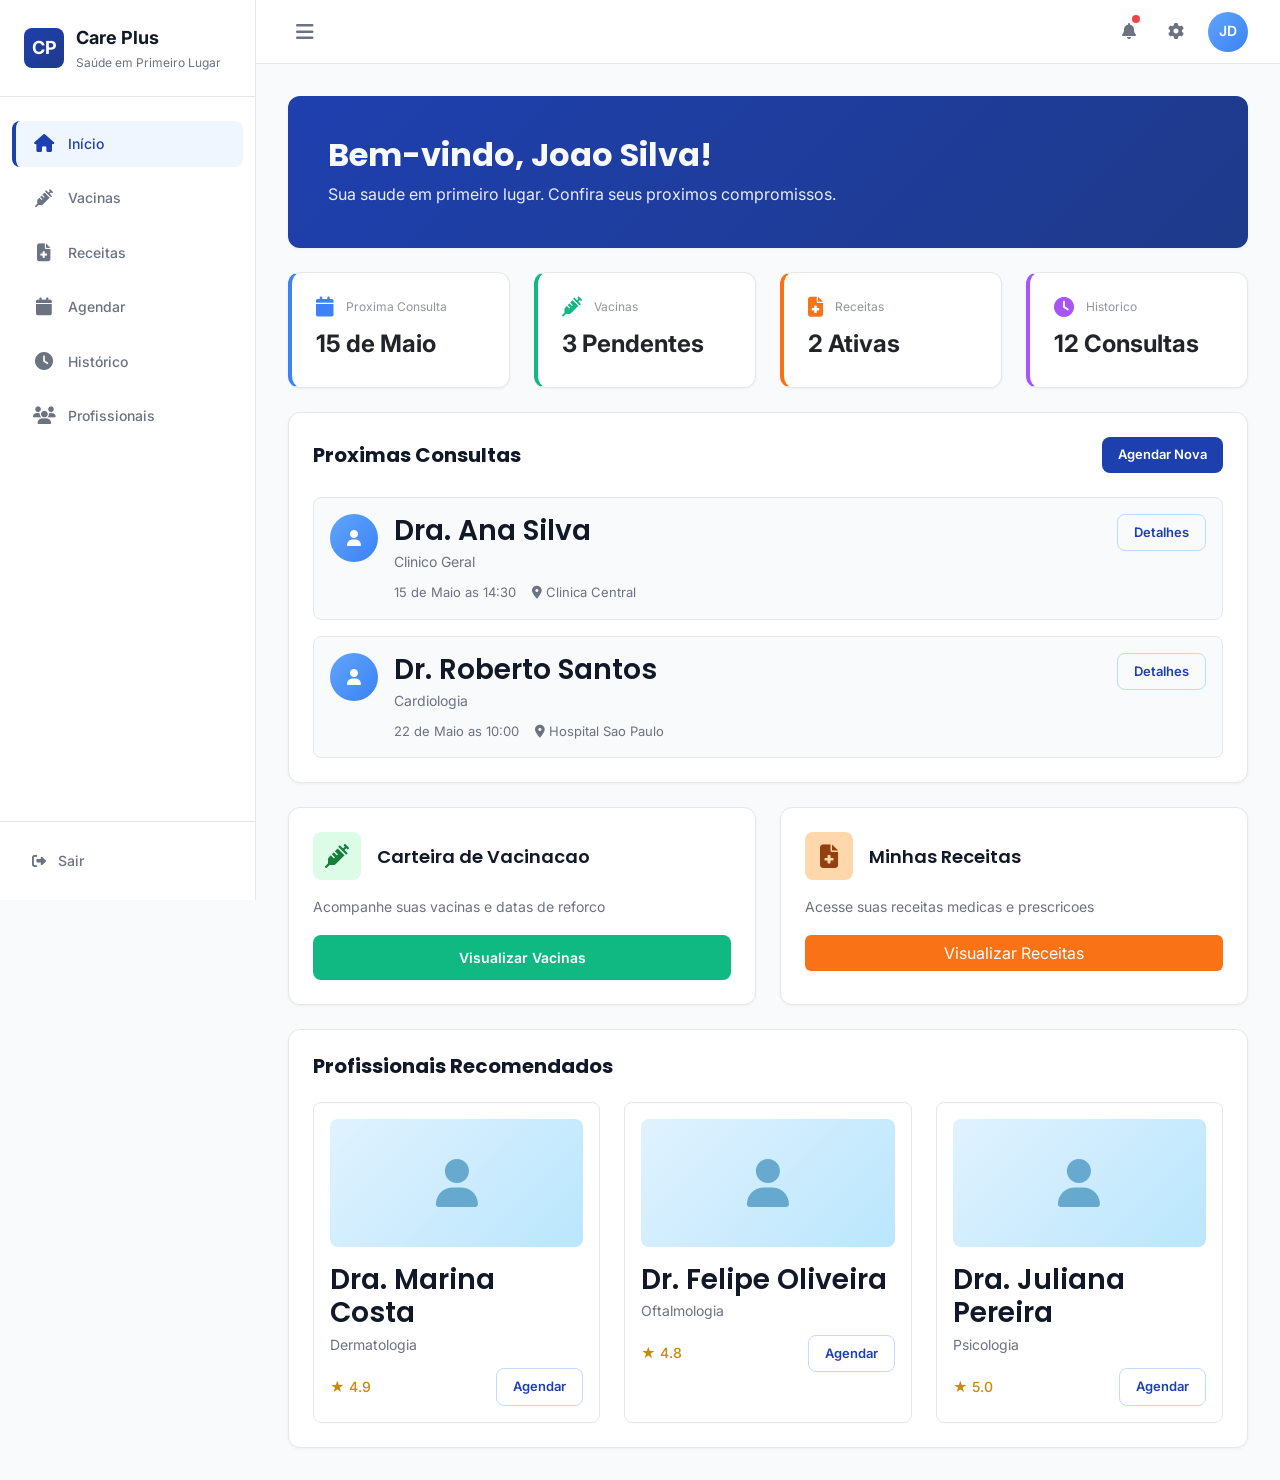
==== dashboard.html @ e9329c46 "first commit" ====
<!DOCTYPE html>
<html lang="pt-BR">

<head>
  <meta charset="UTF-8">
  <link rel="icon" href="../images/favicon.png" type="image/png">
  <link rel="icon" href="./images/favicon.png" type="image/png">
  <meta name="viewport" content="width=device-width, initial-scale=1.0">
  <title>Dashboard - Care Plus</title>
  <link href="https://cdn.jsdelivr.net/npm/bootstrap@5.3.0/dist/css/bootstrap.min.css" rel="stylesheet">
  <link
    href="https://fonts.googleapis.com/css2?family=Poppins:wght@400;500;600;700&family=Inter:wght@400;500;600;700&display=swap"
    rel="stylesheet">
  <link rel="stylesheet" href="https://cdnjs.cloudflare.com/ajax/libs/font-awesome/6.4.0/css/all.min.css">
  <link rel="stylesheet" href="./css/style.css">
</head>

<body data-page="home">
  <!-- Overlay (Fundo escuro no mobile) -->
  <div class="sidebar-overlay"></div>

  <!-- Sidebar -->
  <aside class="sidebar">
    <div class="sidebar-header">
      <div class="sidebar-logo">CP</div>
      <div class="sidebar-info">
        <div class="sidebar-title">Care Plus</div>
        <div class="sidebar-subtitle">Saúde em Primeiro Lugar</div>
      </div>
    </div>

    <nav class="sidebar-nav">
      <a href="./Pages/agendamento.html" class="nav-item active">
        <i class="fas fa-home"></i>
        <span class="nav-item-label">Início</span>
      </a>

      <a href="./Pages/vacinas.html" class="nav-item">
        <i class="fas fa-syringe"></i>
        <span class="nav-item-label">Vacinas</span>
      </a>

      <a href="./Pages/receitas.html" class="nav-item">
        <i class="fas fa-file-medical"></i>
        <span class="nav-item-label">Receitas</span>
      </a>

      <a href="./Pages/agendamento.html" class="nav-item">
        <i class="fas fa-calendar"></i>
        <span class="nav-item-label">Agendar</span>
      </a>

      <a href="./Pages/historico.html" class="nav-item">
        <i class="fas fa-clock"></i>
        <span class="nav-item-label">Histórico</span>
      </a>

      <a href="./Pages/profissionais.html" class="nav-item">
        <i class="fas fa-users"></i>
        <span class="nav-item-label">Profissionais</span>
      </a>
    </nav>

    <div class="sidebar-footer">
      <button class="logout-btn">
        <i class="fas fa-sign-out-alt"></i>
        <span>Sair</span>
      </button>
    </div>
  </aside>

  <!-- Main Wrapper (Contém Topbar e Content) -->
  <div class="main-wrapper">
    <!-- Top Bar -->
    <header class="topbar">
      <div class="topbar-left">
        <!-- Botão de Controle Único -->
        <button class="toggle-btn">
          <i class="fas fa-bars"></i>
        </button>
      </div>
      <div class="topbar-right">
        <a href="./Pages/notificacoes.html" class="notification-btn" title="Notificações">
          <i class="fas fa-bell"></i> <span class="notification-badge"></span>
        </a>
        <a href="./Pages/configuracoes.html" class="notification-btn" title="Configurações">
          <i class="fas fa-cog"></i>
        </a>
        <div class="user-avatar">JD</div>
      </div>
    </header>

    <!-- Main Content -->
    <main class="main-content">
      <!-- Welcome Section -->
      <div class="card mb-4" style="background: linear-gradient(135deg, #1e40af, #1e3a8a); color: white; border: none;">
        <div class="card-body">
          <h1 class="text-light" style="font-size: 32px; margin-bottom: 8px;">Bem-vindo, Joao Silva!</h1>
          <p style="margin: 0; opacity: 0.9;">Sua saude em primeiro lugar. Confira seus proximos compromissos.</p>
        </div>
      </div>

      <!-- Quick Stats -->
      <div class="grid grid-4 mb-4">
        <div class="card" style="border-left: 4px solid #3b82f6;">
          <div style="display: flex; align-items: center; gap: 12px; margin-bottom: 8px;">
            <i class="fas fa-calendar" style="color: #3b82f6; font-size: 20px;"></i>
            <span style="font-size: 12px; color: var(--text-secondary); opacity: 0.75;">Proxima Consulta</span>
          </div>
          <div style="font-size: 24px; font-weight: bold;">15 de Maio</div>
        </div>

        <div class="card" style="border-left: 4px solid #10b981;">
          <div style="display: flex; align-items: center; gap: 12px; margin-bottom: 8px;">
            <i class="fas fa-syringe" style="color: #10b981; font-size: 20px;"></i>
            <span style="font-size: 12px; color: var(--text-secondary); opacity: 0.75;">Vacinas</span>
          </div>
          <div style="font-size: 24px; font-weight: bold;">3 Pendentes</div>
        </div>

        <div class="card" style="border-left: 4px solid #f97316;">
          <div style="display: flex; align-items: center; gap: 12px; margin-bottom: 8px;">
            <i class="fas fa-file-medical" style="color: #f97316; font-size: 20px;"></i>
            <span style="font-size: 12px; color: var(--text-secondary); opacity: 0.75;">Receitas</span>
          </div>
          <div style="font-size: 24px; font-weight: bold;">2 Ativas</div>
        </div>

        <div class="card" style="border-left: 4px solid #a855f7;">
          <div style="display: flex; align-items: center; gap: 12px; margin-bottom: 8px;">
            <i class="fas fa-clock" style="color: #a855f7; font-size: 20px;"></i>
            <span style="font-size: 12px; color: var(--text-secondary); opacity: 0.75;">Historico</span>
          </div>
          <div style="font-size: 24px; font-weight: bold;">12 Consultas</div>
        </div>
      </div>

      <!-- Proximas Consultas -->
      <div class="card mb-4">
        <div style="display: flex; align-items: center; justify-content: space-between; margin-bottom: 24px;">
          <h2 style="font-size: 20px; margin: 0;">Proximas Consultas</h2>
          <a href="agendamento.html" class="btn btn-primary btn-sm">Agendar Nova</a>
        </div>

        <div style="display: flex; flex-direction: column; gap: 16px;">
          <!-- Consultation 1 -->
          <div
            style="display: flex; align-items: flex-start; gap: 16px; padding: 16px; background-color: #f9fafb; border-radius: 8px; border: 1px solid var(--border-color);">
            <div
              style="width: 48px; height: 48px; background: linear-gradient(135deg, #60a5fa, #3b82f6); border-radius: 50%; display: flex; align-items: center; justify-content: center; color: white; flex-shrink: 0;">
              <i class="fas fa-user"></i>
            </div>
            <div style="flex: 1;">
              <h3 style="font-weight: 600; margin-bottom: 4px;">Dra. Ana Silva</h3>
              <p style="font-size: 14px; color: var(--text-secondary); margin-bottom: 8px;">Clinico Geral</p>
              <div style="display: flex; align-items: center; gap: 16px; font-size: 13px; color: var(--text-secondary);">
                <span>15 de Maio as 14:30</span>
                <div style="display: flex; align-items: center; gap: 4px;">
                  <i class="fas fa-map-marker-alt"></i>
                  <span>Clinica Central</span>
                </div>
              </div>
            </div>
            <a href="#" class="btn btn-outline btn-sm">Detalhes</a>
          </div>

          <!-- Consultation 2 -->
          <div
            style="display: flex; align-items: flex-start; gap: 16px; padding: 16px; background-color: #f9fafb; border-radius: 8px; border: 1px solid var(--border-color);">
            <div
              style="width: 48px; height: 48px; background: linear-gradient(135deg, #60a5fa, #3b82f6); border-radius: 50%; display: flex; align-items: center; justify-content: center; color: white; flex-shrink: 0;">
              <i class="fas fa-user"></i>
            </div>
            <div style="flex: 1;">
              <h3 style="font-weight: 600; margin-bottom: 4px;">Dr. Roberto Santos</h3>
              <p style="font-size: 14px; color: var(--text-secondary); margin-bottom: 8px;">Cardiologia</p>
              <div style="display: flex; align-items: center; gap: 16px; font-size: 13px; color: var(--text-secondary);">
                <span>22 de Maio as 10:00</span>
                <div style="display: flex; align-items: center; gap: 4px;">
                  <i class="fas fa-map-marker-alt"></i>
                  <span>Hospital Sao Paulo</span>
                </div>
              </div>
            </div>
            <a href="#" class="btn btn-outline btn-sm">Detalhes</a>
          </div>
        </div>
      </div>

      <!-- Quick Actions -->
      <div class="grid grid-2 mb-4">
        <!-- Vacinas Card -->
        <div class="card">
          <div style="display: flex; align-items: center; gap: 16px; margin-bottom: 16px;">
            <div
              style="width: 48px; height: 48px; background-color: #dcfce7; border-radius: 8px; display: flex; align-items: center; justify-content: center;">
              <i class="fas fa-syringe" style="color: #15803d; font-size: 24px;"></i>
            </div>
            <h3 style="font-size: 18px; font-weight: 600; margin: 0;">Carteira de Vacinacao</h3>
          </div>
          <p style="color: var(--text-secondary); font-size: 14px; margin-bottom: 16px;">Acompanhe suas vacinas e datas de
            reforco</p>
          <a href="vacinas.html" class="btn btn-success w-100">Visualizar Vacinas</a>
        </div>

        <!-- Receitas Card -->
        <div class="card">
          <div style="display: flex; align-items: center; gap: 16px; margin-bottom: 16px;">
            <div
              style="width: 48px; height: 48px; background-color: #fed7aa; border-radius: 8px; display: flex; align-items: center; justify-content: center;">
              <i class="fas fa-file-medical" style="color: #92400e; font-size: 24px;"></i>
            </div>
            <h3 style="font-size: 18px; font-weight: 600; margin: 0;">Minhas Receitas</h3>
          </div>
          <p style="color: var(--text-secondary); font-size: 14px; margin-bottom: 16px;">Acesse suas receitas medicas e
            prescricoes</p>
          <a href="receitas.html" class="btn"
            style="background-color: #f97316; color: white; border: none; width: 100%;">Visualizar Receitas</a>
        </div>
      </div>

      <!-- Profissionais Recomendados -->
      <div class="card">
        <h2 style="font-size: 20px; margin-bottom: 24px;">Profissionais Recomendados</h2>
        <div class="grid grid-3">
          <!-- Professional 1 -->
          <div
            style="border: 1px solid var(--border-color); border-radius: 8px; padding: 16px; transition: box-shadow 0.15s ease;">
            <div
              style="width: 100%; height: 128px; background: linear-gradient(135deg, #e0f2fe, #bae6fd); border-radius: 8px; display: flex; align-items: center; justify-content: center; margin-bottom: 16px;">
              <i class="fas fa-user" style="font-size: 48px; color: #0369a1; opacity: 0.5;"></i>
            </div>
            <h3 style="font-weight: 600; margin-bottom: 4px;">Dra. Marina Costa</h3>
            <p style="font-size: 14px; color: var(--text-secondary); margin-bottom: 12px;">Dermatologia</p>
            <div style="display: flex; align-items: center; justify-content: space-between;">
              <span style="font-size: 14px; font-weight: 500; color: #ca8a04;">★ 4.9</span>
              <a href="agendamento.html" class="btn btn-outline btn-sm">Agendar</a>
            </div>
          </div>

          <!-- Professional 2 -->
          <div
            style="border: 1px solid var(--border-color); border-radius: 8px; padding: 16px; transition: box-shadow 0.15s ease;">
            <div
              style="width: 100%; height: 128px; background: linear-gradient(135deg, #e0f2fe, #bae6fd); border-radius: 8px; display: flex; align-items: center; justify-content: center; margin-bottom: 16px;">
              <i class="fas fa-user" style="font-size: 48px; color: #0369a1; opacity: 0.5;"></i>
            </div>
            <h3 style="font-weight: 600; margin-bottom: 4px;">Dr. Felipe Oliveira</h3>
            <p style="font-size: 14px; color: var(--text-secondary); margin-bottom: 12px;">Oftalmologia</p>
            <div style="display: flex; align-items: center; justify-content: space-between;">
              <span style="font-size: 14px; font-weight: 500; color: #ca8a04;">★ 4.8</span>
              <a href="agendamento.html" class="btn btn-outline btn-sm">Agendar</a>
            </div>
          </div>

          <!-- Professional 3 -->
          <div
            style="border: 1px solid var(--border-color); border-radius: 8px; padding: 16px; transition: box-shadow 0.15s ease;">
            <div
              style="width: 100%; height: 128px; background: linear-gradient(135deg, #e0f2fe, #bae6fd); border-radius: 8px; display: flex; align-items: center; justify-content: center; margin-bottom: 16px;">
              <i class="fas fa-user" style="font-size: 48px; color: #0369a1; opacity: 0.5;"></i>
            </div>
            <h3 style="font-weight: 600; margin-bottom: 4px;">Dra. Juliana Pereira</h3>
            <p style="font-size: 14px; color: var(--text-secondary); margin-bottom: 12px;">Psicologia</p>
            <div style="display: flex; align-items: center; justify-content: space-between;">
              <span style="font-size: 14px; font-weight: 500; color: #ca8a04;">★ 5.0</span>
              <a href="agendamento.html" class="btn btn-outline btn-sm">Agendar</a>
            </div>
          </div>
        </div>
      </div>
    </main>
  </div>

  <script src="https://cdn.jsdelivr.net/npm/bootstrap@5.3.0/dist/js/bootstrap.bundle.min.js"></script>
  <script src="js/script.js"></script>
</body>

</html>
---- css/style.css ----
/* Care Plus - Minimalismo Médico Contemporâneo */

:root {
  --primary: #1e40af;
  --primary-dark: #1e3a8a;
  --primary-light: #3b82f6;
  --success: #10b981;
  --warning: #f97316;
  --danger: #ef4444;
  --info: #0ea5e9;
  --light-bg: #f3f4f6;
  --border-color: #e5e7eb;
  --text-primary: #111827;
  --text-secondary: #6b7280;
  --white: #ffffff;
  --sidebar-width: 256px;
  --sidebar-mini-width: 80px;
}

* {
  margin: 0;
  padding: 0;
  box-sizing: border-box;
}

body {
  font-family: 'Inter', sans-serif;
  background-color: #f9fafb;
  color: var(--text-primary);
  line-height: 1.6;
  overflow-x: hidden;
}

h1, h2, h3, h4, h5, h6 {
  font-family: 'Poppins', sans-serif;
  font-weight: 700;
  color: var(--text-primary);
}

/* =========================
   SIDEBAR
   ========================= */

.sidebar {
  position: fixed;
  left: 0;
  top: 0;
  height: 100vh;
  width: var(--sidebar-width);
  background-color: var(--white);
  border-right: 1px solid var(--border-color);
  overflow-x: hidden;
  overflow-y: auto;
  z-index: 1050;
  transition: all 0.3s ease;
  display: flex;
  flex-direction: column;
}

/* Estado Recolhido (Desktop) */
.sidebar.collapsed {
  width: var(--sidebar-mini-width);
}

/* HEADER */
.sidebar-header {
  padding: 24px;
  border-bottom: 1px solid var(--border-color);
  display: flex;
  align-items: center;
  gap: 12px;
  min-height: 89px;
  overflow: hidden;
}

.sidebar-logo {
  width: 40px;
  height: 40px;
  background: linear-gradient(135deg, #1e40af, #1e3a8a);
  border-radius: 8px;
  display: flex;
  align-items: center;
  justify-content: center;
  color: var(--white);
  font-weight: bold;
  font-size: 18px;
  flex-shrink: 0;
}

.sidebar-info {
  transition: opacity 0.2s ease;
  white-space: nowrap;
}

.sidebar.collapsed .sidebar-info {
  opacity: 0;
  pointer-events: none;
}

.sidebar-title {
  font-size: 18px;
  font-weight: bold;
  color: var(--text-primary);
}

.sidebar-subtitle {
  font-size: 12px;
  color: var(--text-secondary);
}

/* NAV */
.sidebar-nav {
  padding: 24px 12px;
  flex: 1;
}

.nav-item {
  display: flex;
  align-items: center;
  gap: 12px;
  padding: 12px 16px;
  border-radius: 8px;
  color: var(--text-secondary);
  text-decoration: none;
  margin-bottom: 8px;
  transition: all 0.2s ease;
  cursor: pointer;
  border-left: 4px solid transparent;
  white-space: nowrap;
  overflow: hidden;
}

.nav-item:hover {
  background-color: #f3f4f6;
  color: var(--text-primary);
}

.nav-item.active {
  background-color: #eff6ff;
  color: var(--primary);
  border-left-color: var(--primary);
}

.nav-item i {
  width: 24px;
  text-align: center;
  font-size: 18px;
  flex-shrink: 0;
}

.nav-item-label {
  font-size: 14px;
  font-weight: 500;
  transition: opacity 0.2s ease;
}

.sidebar.collapsed .nav-item-label {
  opacity: 0;
}

/* FOOTER */
.sidebar-footer {
  padding: 16px;
  border-top: 1px solid var(--border-color);
}

.logout-btn {
  width: 100%;
  display: flex;
  align-items: center;
  gap: 12px;
  padding: 12px 16px;
  background: none;
  border: none;
  border-radius: 8px;
  color: var(--text-secondary);
  cursor: pointer;
  transition: all 0.2s ease;
  font-size: 14px;
  font-weight: 500;
  overflow: hidden;
  white-space: nowrap;
}

.logout-btn span {
  transition: opacity 0.2s ease;
}

.sidebar.collapsed .logout-btn span {
  opacity: 0;
}

/* OVERLAY */
.sidebar-overlay {
  position: fixed;
  inset: 0;
  background-color: rgba(0, 0, 0, 0.5);
  z-index: 1040;
  opacity: 0;
  visibility: hidden;
  transition: 0.3s;
}

.sidebar-overlay.show {
  opacity: 1;
  visibility: visible;
}

/* =========================
   LAYOUT PRINCIPAL
   ========================= */

.main-wrapper {
  margin-left: var(--sidebar-width);
  transition: margin-left 0.3s ease;
  min-height: 100vh;
  display: flex;
  flex-direction: column;
}

body.sidebar-collapsed .main-wrapper {
  margin-left: var(--sidebar-mini-width);
}

/* Top Bar */
.topbar {
  height: 64px;
  background-color: var(--white);
  border-bottom: 1px solid var(--border-color);
  display: flex;
  align-items: center;
  justify-content: space-between;
  padding: 0 32px;
  position: sticky;
  top: 0;
  z-index: 500;
}

.topbar-left {
  display: flex;
  align-items: center;
  gap: 16px;
}

.toggle-btn {
  background: none;
  border: none;
  cursor: pointer;
  padding: 8px;
  border-radius: 8px;
  transition: background-color 0.15s ease;
  color: var(--text-secondary);
  font-size: 20px;
  display: flex;
  align-items: center;
  justify-content: center;
}

.toggle-btn:hover {
  background-color: #f3f4f6;
  color: var(--primary);
}

.topbar-right {
  display: flex;
  align-items: center;
  gap: 16px;
}

.notification-btn {
  position: relative;
  background: none;
  border: none;
  cursor: pointer;
  padding: 8px;
  border-radius: 8px;
  transition: background-color 0.15s ease;
  color: var(--text-secondary);
  text-decoration: none;
}

.notification-btn:hover {
  background-color: #f3f4f6;
}

.notification-badge {
  position: absolute;
  top: 4px;
  right: 4px;
  width: 8px;
  height: 8px;
  background-color: #ef4444;
  border-radius: 50%;
}

.user-avatar {
  width: 40px;
  height: 40px;
  background: linear-gradient(135deg, #60a5fa, #3b82f6);
  border-radius: 50%;
  display: flex;
  align-items: center;
  justify-content: center;
  color: var(--white);
  font-weight: 600;
  font-size: 14px;
}

/* Main Content */
.main-content {
  flex: 1;
  background-color: #f9fafb;
  padding: 32px;
}

/* =========================
   COMPONENTES (CARDS, BTNS, ETC)
   ========================= */

.card {
  background-color: var(--white);
  border: 1px solid var(--border-color);
  border-radius: 12px;
  padding: 24px;
  box-shadow: 0 1px 3px rgba(0, 0, 0, 0.05);
  transition: box-shadow 0.15s ease;
}

.card:hover {
  box-shadow: 0 4px 6px rgba(0, 0, 0, 0.1);
}

.btn-primary {
  background-color: var(--primary);
  color: var(--white);
  border: none;
  padding: 12px 24px;
  border-radius: 8px;
  font-weight: 600;
  cursor: pointer;
  transition: background-color 0.15s ease;
  font-size: 14px;
  display: inline-flex;
  align-items: center;
  gap: 8px;
  text-decoration: none;
}

.btn-primary:hover {
  background-color: var(--primary-dark);
  color: white;
}

.btn-outline {
  background-color: transparent;
  color: var(--primary);
  border: 1px solid #bfdbfe;
  padding: 12px 24px;
  border-radius: 8px;
  font-weight: 600;
  cursor: pointer;
  transition: all 0.15s ease;
  font-size: 14px;
  display: inline-flex;
  align-items: center;
  gap: 8px;
  text-decoration: none;
}

.btn-outline:hover {
  background-color: #eff6ff;
}

.btn-sm {
  padding: 8px 16px;
  font-size: 13px;
}

.btn-success {
  background-color: var(--success);
  color: var(--white);
  border: none;
  padding: 12px 24px;
  border-radius: 8px;
  font-weight: 600;
  cursor: pointer;
  transition: background-color 0.15s ease;
  font-size: 14px;
  text-decoration: none;
  display: inline-flex;
  justify-content: center;
}

.btn-success:hover {
  background-color: #059669;
  color: white;
}

/* Grid */
.grid {
  display: grid;
  gap: 24px;
}

.grid-2 { grid-template-columns: repeat(2, 1fr); }
.grid-3 { grid-template-columns: repeat(3, 1fr); }
.grid-4 { grid-template-columns: repeat(4, 1fr); }

/* =========================
   RESPONSIVIDADE
   ========================= */

@media (max-width: 991.98px) {
  .sidebar {
    transform: translateX(-100%);
    width: var(--sidebar-width) !important;
  }

  .sidebar.show {
    transform: translateX(0);
  }

  .main-wrapper {
    margin-left: 0 !important;
  }

  .topbar {
    padding: 0 16px;
  }

  .main-content {
    padding: 16px;
  }

  .grid-4, .grid-3 {
    grid-template-columns: repeat(2, 1fr);
  }
}

@media (max-width: 768px) {
  .grid-4, .grid-3, .grid-2 {
    grid-template-columns: 1fr;
  }
  
  .hero-content {
    grid-template-columns: 1fr;
  }
}
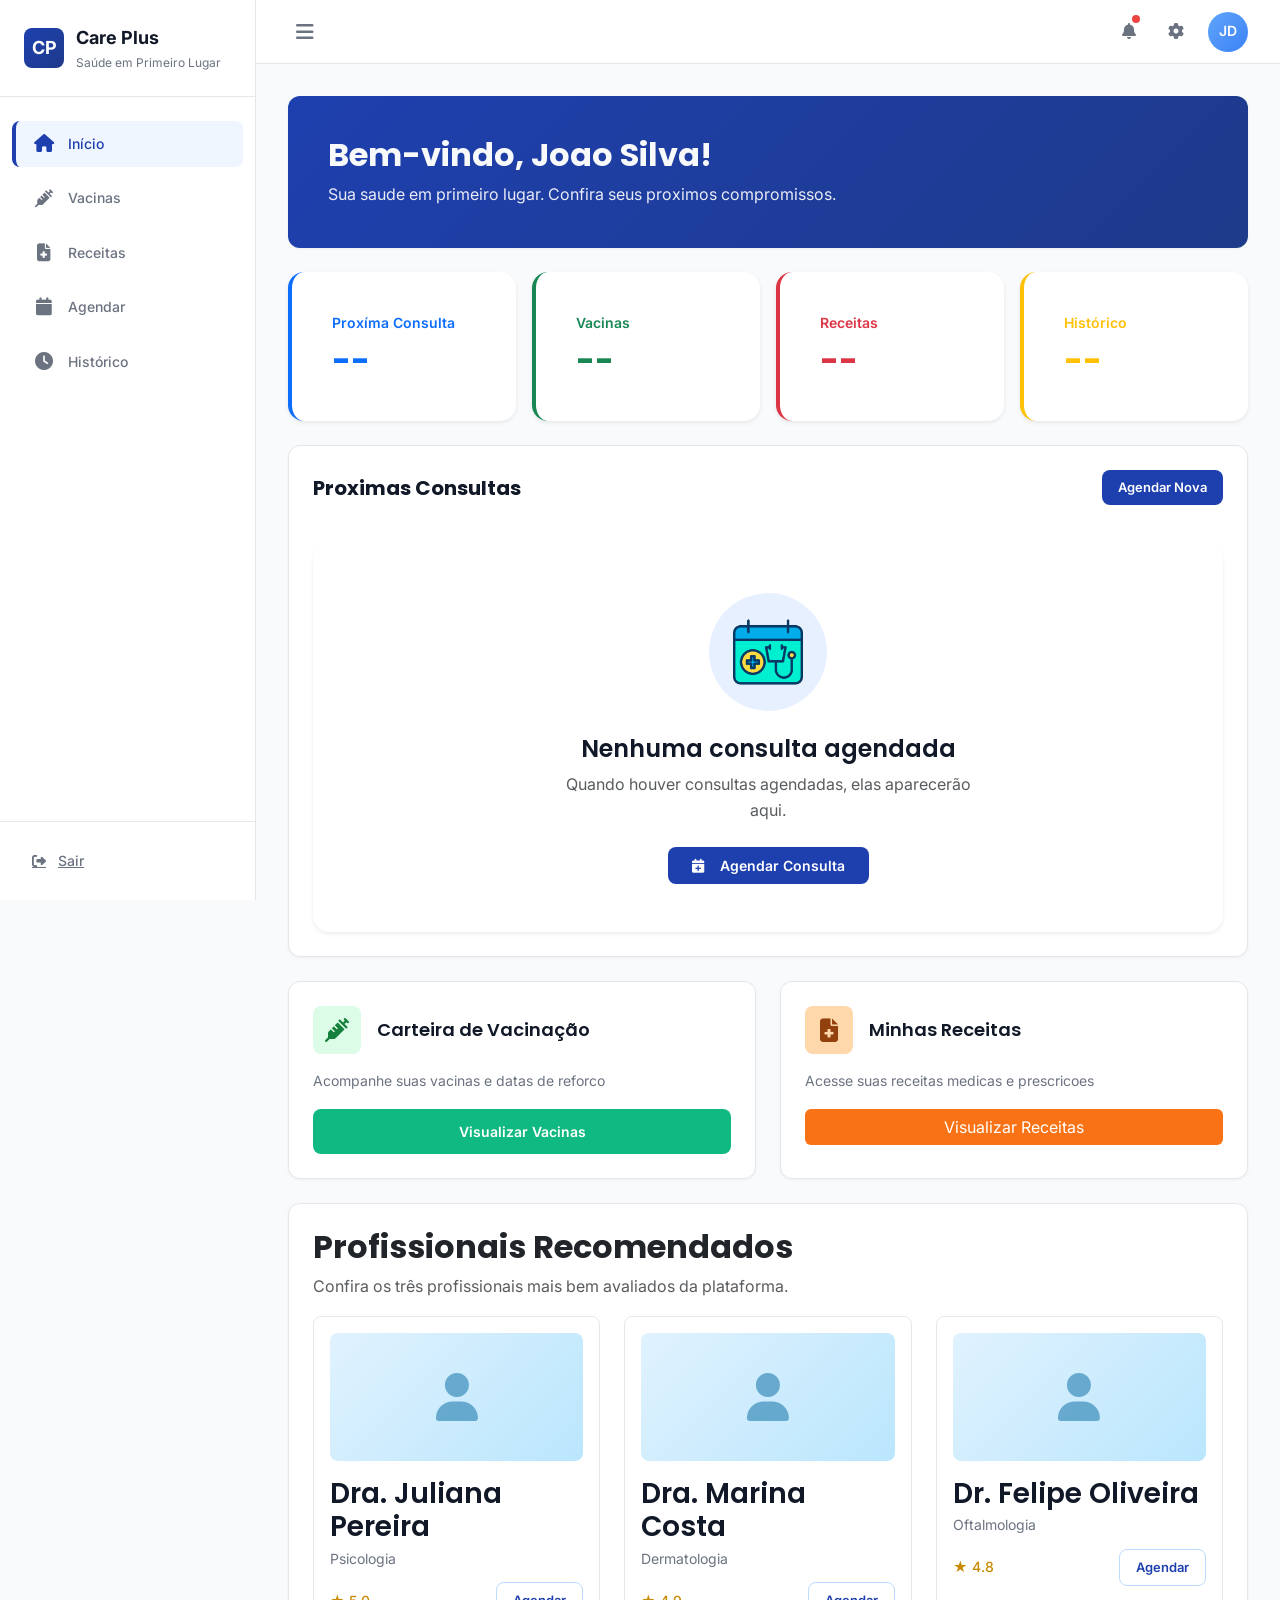
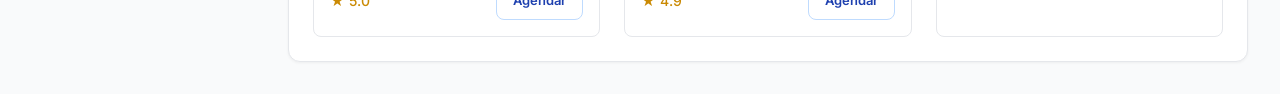
==== commit 69bd9756: "update 1 - Refactorização completa do código, melhorias de design e usabilidade, adição de novos rec" ====
--- a/dashboard.html
+++ b/dashboard.html
@@ -15,7 +15,7 @@
   <link rel="stylesheet" href="./css/style.css">
 </head>
 
-<body data-page="home">
+<body data-page="dashboard">
   <!-- Overlay (Fundo escuro no mobile) -->
   <div class="sidebar-overlay"></div>
 
@@ -30,7 +30,7 @@
     </div>
 
     <nav class="sidebar-nav">
-      <a href="./Pages/agendamento.html" class="nav-item active">
+      <a href="./Pages/dashboard.html" class="nav-item">
         <i class="fas fa-home"></i>
         <span class="nav-item-label">Início</span>
       </a>
@@ -45,7 +45,7 @@
         <span class="nav-item-label">Receitas</span>
       </a>
 
-      <a href="./Pages/agendamento.html" class="nav-item">
+      <a href="./Pages/profissionais.html" class="nav-item">
         <i class="fas fa-calendar"></i>
         <span class="nav-item-label">Agendar</span>
       </a>
@@ -54,18 +54,13 @@
         <i class="fas fa-clock"></i>
         <span class="nav-item-label">Histórico</span>
       </a>
-
-      <a href="./Pages/profissionais.html" class="nav-item">
-        <i class="fas fa-users"></i>
-        <span class="nav-item-label">Profissionais</span>
-      </a>
     </nav>
 
     <div class="sidebar-footer">
-      <button class="logout-btn">
+      <a href="./index.html" class="logout-btn">
         <i class="fas fa-sign-out-alt"></i>
         <span>Sair</span>
-      </button>
+      </a>
     </div>
   </aside>
 
@@ -101,37 +96,74 @@
       </div>
 
       <!-- Quick Stats -->
-      <div class="grid grid-4 mb-4">
-        <div class="card" style="border-left: 4px solid #3b82f6;">
-          <div style="display: flex; align-items: center; gap: 12px; margin-bottom: 8px;">
-            <i class="fas fa-calendar" style="color: #3b82f6; font-size: 20px;"></i>
-            <span style="font-size: 12px; color: var(--text-secondary); opacity: 0.75;">Proxima Consulta</span>
-          </div>
-          <div style="font-size: 24px; font-weight: bold;">15 de Maio</div>
-        </div>
-
-        <div class="card" style="border-left: 4px solid #10b981;">
-          <div style="display: flex; align-items: center; gap: 12px; margin-bottom: 8px;">
-            <i class="fas fa-syringe" style="color: #10b981; font-size: 20px;"></i>
-            <span style="font-size: 12px; color: var(--text-secondary); opacity: 0.75;">Vacinas</span>
-          </div>
-          <div style="font-size: 24px; font-weight: bold;">3 Pendentes</div>
-        </div>
-
-        <div class="card" style="border-left: 4px solid #f97316;">
-          <div style="display: flex; align-items: center; gap: 12px; margin-bottom: 8px;">
-            <i class="fas fa-file-medical" style="color: #f97316; font-size: 20px;"></i>
-            <span style="font-size: 12px; color: var(--text-secondary); opacity: 0.75;">Receitas</span>
-          </div>
-          <div style="font-size: 24px; font-weight: bold;">2 Ativas</div>
-        </div>
-
-        <div class="card" style="border-left: 4px solid #a855f7;">
-          <div style="display: flex; align-items: center; gap: 12px; margin-bottom: 8px;">
-            <i class="fas fa-clock" style="color: #a855f7; font-size: 20px;"></i>
-            <span style="font-size: 12px; color: var(--text-secondary); opacity: 0.75;">Historico</span>
-          </div>
-          <div style="font-size: 24px; font-weight: bold;">12 Consultas</div>
+      <div class="row g-3 mb-4">
+
+        <!-- Consulta -->
+        <div class="col-12 col-md-6 col-lg-3">
+          <div class="card border-0 shadow-sm rounded-4 h-100 border-start border-4 border-primary">
+            <div class="card-body">
+
+              <p class="text-primary fw-semibold small mb-2">
+                Proxíma Consulta
+              </p>
+
+              <h2 class="fw-bold text-primary mb-0">
+                --
+              </h2>
+
+            </div>
+          </div>
+        </div>
+
+        <!-- Vacinas -->
+        <div class="col-12 col-md-6 col-lg-3">
+          <div class="card border-0 shadow-sm rounded-4 h-100 border-start border-4 border-success">
+            <div class="card-body">
+
+              <p class="text-success fw-semibold small mb-2">
+                Vacinas
+              </p>
+
+              <h2 class="fw-bold text-success mb-0">
+                --
+              </h2>
+
+            </div>
+          </div>
+        </div>
+
+        <!-- Receitas -->
+        <div class="col-12 col-md-6 col-lg-3">
+          <div class="card border-0 shadow-sm rounded-4 h-100 border-start border-4 border-danger">
+            <div class="card-body">
+
+              <p class="text-danger fw-semibold small mb-2">
+                Receitas
+              </p>
+
+              <h2 class="fw-bold text-danger mb-0">
+                --
+              </h2>
+
+            </div>
+          </div>
+        </div>
+
+        <!-- Historico -->
+        <div class="col-12 col-md-6 col-lg-3">
+          <div class="card border-0 shadow-sm rounded-4 h-100 border-start border-4 border-warning">
+            <div class="card-body">
+
+              <p class="text-warning fw-semibold small mb-2">
+                Histórico
+              </p>
+
+              <h2 class="fw-bold text-warning mb-0">
+                --
+              </h2>
+
+            </div>
+          </div>
         </div>
       </div>
 
@@ -139,50 +171,25 @@
       <div class="card mb-4">
         <div style="display: flex; align-items: center; justify-content: space-between; margin-bottom: 24px;">
           <h2 style="font-size: 20px; margin: 0;">Proximas Consultas</h2>
-          <a href="agendamento.html" class="btn btn-primary btn-sm">Agendar Nova</a>
-        </div>
-
-        <div style="display: flex; flex-direction: column; gap: 16px;">
-          <!-- Consultation 1 -->
-          <div
-            style="display: flex; align-items: flex-start; gap: 16px; padding: 16px; background-color: #f9fafb; border-radius: 8px; border: 1px solid var(--border-color);">
-            <div
-              style="width: 48px; height: 48px; background: linear-gradient(135deg, #60a5fa, #3b82f6); border-radius: 50%; display: flex; align-items: center; justify-content: center; color: white; flex-shrink: 0;">
-              <i class="fas fa-user"></i>
-            </div>
-            <div style="flex: 1;">
-              <h3 style="font-weight: 600; margin-bottom: 4px;">Dra. Ana Silva</h3>
-              <p style="font-size: 14px; color: var(--text-secondary); margin-bottom: 8px;">Clinico Geral</p>
-              <div style="display: flex; align-items: center; gap: 16px; font-size: 13px; color: var(--text-secondary);">
-                <span>15 de Maio as 14:30</span>
-                <div style="display: flex; align-items: center; gap: 4px;">
-                  <i class="fas fa-map-marker-alt"></i>
-                  <span>Clinica Central</span>
-                </div>
-              </div>
-            </div>
-            <a href="#" class="btn btn-outline btn-sm">Detalhes</a>
-          </div>
-
-          <!-- Consultation 2 -->
-          <div
-            style="display: flex; align-items: flex-start; gap: 16px; padding: 16px; background-color: #f9fafb; border-radius: 8px; border: 1px solid var(--border-color);">
-            <div
-              style="width: 48px; height: 48px; background: linear-gradient(135deg, #60a5fa, #3b82f6); border-radius: 50%; display: flex; align-items: center; justify-content: center; color: white; flex-shrink: 0;">
-              <i class="fas fa-user"></i>
-            </div>
-            <div style="flex: 1;">
-              <h3 style="font-weight: 600; margin-bottom: 4px;">Dr. Roberto Santos</h3>
-              <p style="font-size: 14px; color: var(--text-secondary); margin-bottom: 8px;">Cardiologia</p>
-              <div style="display: flex; align-items: center; gap: 16px; font-size: 13px; color: var(--text-secondary);">
-                <span>22 de Maio as 10:00</span>
-                <div style="display: flex; align-items: center; gap: 4px;">
-                  <i class="fas fa-map-marker-alt"></i>
-                  <span>Hospital Sao Paulo</span>
-                </div>
-              </div>
-            </div>
-            <a href="#" class="btn btn-outline btn-sm">Detalhes</a>
+          <a href="./Pages/profissionais.html" class="btn btn-primary btn-sm">Agendar Nova</a>
+        </div>
+
+        <!-- Empty State -->
+        <div class="card border-0 shadow-sm rounded-4 py-5 px-4 mt-3 bg-white empty-state">
+          <div class="d-flex flex-column align-items-center justify-content-center text-center w-100 mx-auto">
+            <div class="bg-primary bg-opacity-10 rounded-circle p-4 mb-4">
+              <img src="../images/date.png" alt="Consultas" style="width: 70px;">
+            </div>
+            <h4 class="fw-semibold mb-2">
+              Nenhuma consulta agendada
+            </h4>
+            <p class="text-muted mb-4 col-lg-6">
+              Quando houver consultas agendadas, elas aparecerão aqui.
+            </p>
+            <a href="./Pages/profissionais.html" class="btn btn-primary px-4 py-2">
+              <i class="fas fa-calendar-plus me-2"></i>
+              Agendar Consulta
+            </a>
           </div>
         </div>
       </div>
@@ -196,11 +203,12 @@
               style="width: 48px; height: 48px; background-color: #dcfce7; border-radius: 8px; display: flex; align-items: center; justify-content: center;">
               <i class="fas fa-syringe" style="color: #15803d; font-size: 24px;"></i>
             </div>
-            <h3 style="font-size: 18px; font-weight: 600; margin: 0;">Carteira de Vacinacao</h3>
-          </div>
-          <p style="color: var(--text-secondary); font-size: 14px; margin-bottom: 16px;">Acompanhe suas vacinas e datas de
+            <h3 style="font-size: 18px; font-weight: 600; margin: 0;">Carteira de Vacinação</h3>
+          </div>
+          <p style="color: var(--text-secondary); font-size: 14px; margin-bottom: 16px;">Acompanhe suas vacinas e datas
+            de
             reforco</p>
-          <a href="vacinas.html" class="btn btn-success w-100">Visualizar Vacinas</a>
+          <a href="./Pages/vacinas.html" class="btn btn-success w-100">Visualizar Vacinas</a>
         </div>
 
         <!-- Receitas Card -->
@@ -214,14 +222,15 @@
           </div>
           <p style="color: var(--text-secondary); font-size: 14px; margin-bottom: 16px;">Acesse suas receitas medicas e
             prescricoes</p>
-          <a href="receitas.html" class="btn"
+          <a href="./Pages/receitas.html" class="btn"
             style="background-color: #f97316; color: white; border: none; width: 100%;">Visualizar Receitas</a>
         </div>
       </div>
 
       <!-- Profissionais Recomendados -->
       <div class="card">
-        <h2 style="font-size: 20px; margin-bottom: 24px;">Profissionais Recomendados</h2>
+        <h2 class="card-title">Profissionais Recomendados</h2>
+        <p class="card-text text-muted">Confira os três profissionais mais bem avaliados da plataforma.</p>
         <div class="grid grid-3">
           <!-- Professional 1 -->
           <div
@@ -230,15 +239,29 @@
               style="width: 100%; height: 128px; background: linear-gradient(135deg, #e0f2fe, #bae6fd); border-radius: 8px; display: flex; align-items: center; justify-content: center; margin-bottom: 16px;">
               <i class="fas fa-user" style="font-size: 48px; color: #0369a1; opacity: 0.5;"></i>
             </div>
+            <h3 style="font-weight: 600; margin-bottom: 4px;">Dra. Juliana Pereira</h3>
+            <p style="font-size: 14px; color: var(--text-secondary); margin-bottom: 12px;">Psicologia</p>
+            <div style="display: flex; align-items: center; justify-content: space-between;">
+              <span style="font-size: 14px; font-weight: 500; color: #ca8a04;">★ 5.0</span>
+              <a href="./Pages/profissionais.html" class="btn btn-outline btn-sm">Agendar</a>
+            </div>
+          </div>
+          <!-- Professional 2 -->
+          <div
+            style="border: 1px solid var(--border-color); border-radius: 8px; padding: 16px; transition: box-shadow 0.15s ease;">
+            <div
+              style="width: 100%; height: 128px; background: linear-gradient(135deg, #e0f2fe, #bae6fd); border-radius: 8px; display: flex; align-items: center; justify-content: center; margin-bottom: 16px;">
+              <i class="fas fa-user" style="font-size: 48px; color: #0369a1; opacity: 0.5;"></i>
+            </div>
             <h3 style="font-weight: 600; margin-bottom: 4px;">Dra. Marina Costa</h3>
             <p style="font-size: 14px; color: var(--text-secondary); margin-bottom: 12px;">Dermatologia</p>
             <div style="display: flex; align-items: center; justify-content: space-between;">
               <span style="font-size: 14px; font-weight: 500; color: #ca8a04;">★ 4.9</span>
-              <a href="agendamento.html" class="btn btn-outline btn-sm">Agendar</a>
-            </div>
-          </div>
-
-          <!-- Professional 2 -->
+              <a href="./Pages/profissionais.html" class="btn btn-outline btn-sm">Agendar</a>
+            </div>
+          </div>
+
+          <!-- Professional 3 -->
           <div
             style="border: 1px solid var(--border-color); border-radius: 8px; padding: 16px; transition: box-shadow 0.15s ease;">
             <div
@@ -249,22 +272,7 @@
             <p style="font-size: 14px; color: var(--text-secondary); margin-bottom: 12px;">Oftalmologia</p>
             <div style="display: flex; align-items: center; justify-content: space-between;">
               <span style="font-size: 14px; font-weight: 500; color: #ca8a04;">★ 4.8</span>
-              <a href="agendamento.html" class="btn btn-outline btn-sm">Agendar</a>
-            </div>
-          </div>
-
-          <!-- Professional 3 -->
-          <div
-            style="border: 1px solid var(--border-color); border-radius: 8px; padding: 16px; transition: box-shadow 0.15s ease;">
-            <div
-              style="width: 100%; height: 128px; background: linear-gradient(135deg, #e0f2fe, #bae6fd); border-radius: 8px; display: flex; align-items: center; justify-content: center; margin-bottom: 16px;">
-              <i class="fas fa-user" style="font-size: 48px; color: #0369a1; opacity: 0.5;"></i>
-            </div>
-            <h3 style="font-weight: 600; margin-bottom: 4px;">Dra. Juliana Pereira</h3>
-            <p style="font-size: 14px; color: var(--text-secondary); margin-bottom: 12px;">Psicologia</p>
-            <div style="display: flex; align-items: center; justify-content: space-between;">
-              <span style="font-size: 14px; font-weight: 500; color: #ca8a04;">★ 5.0</span>
-              <a href="agendamento.html" class="btn btn-outline btn-sm">Agendar</a>
+              <a href="./Pages/profissionais.html" class="btn btn-outline btn-sm">Agendar</a>
             </div>
           </div>
         </div>
@@ -276,4 +284,4 @@
   <script src="js/script.js"></script>
 </body>
 
-</html>
+</html>
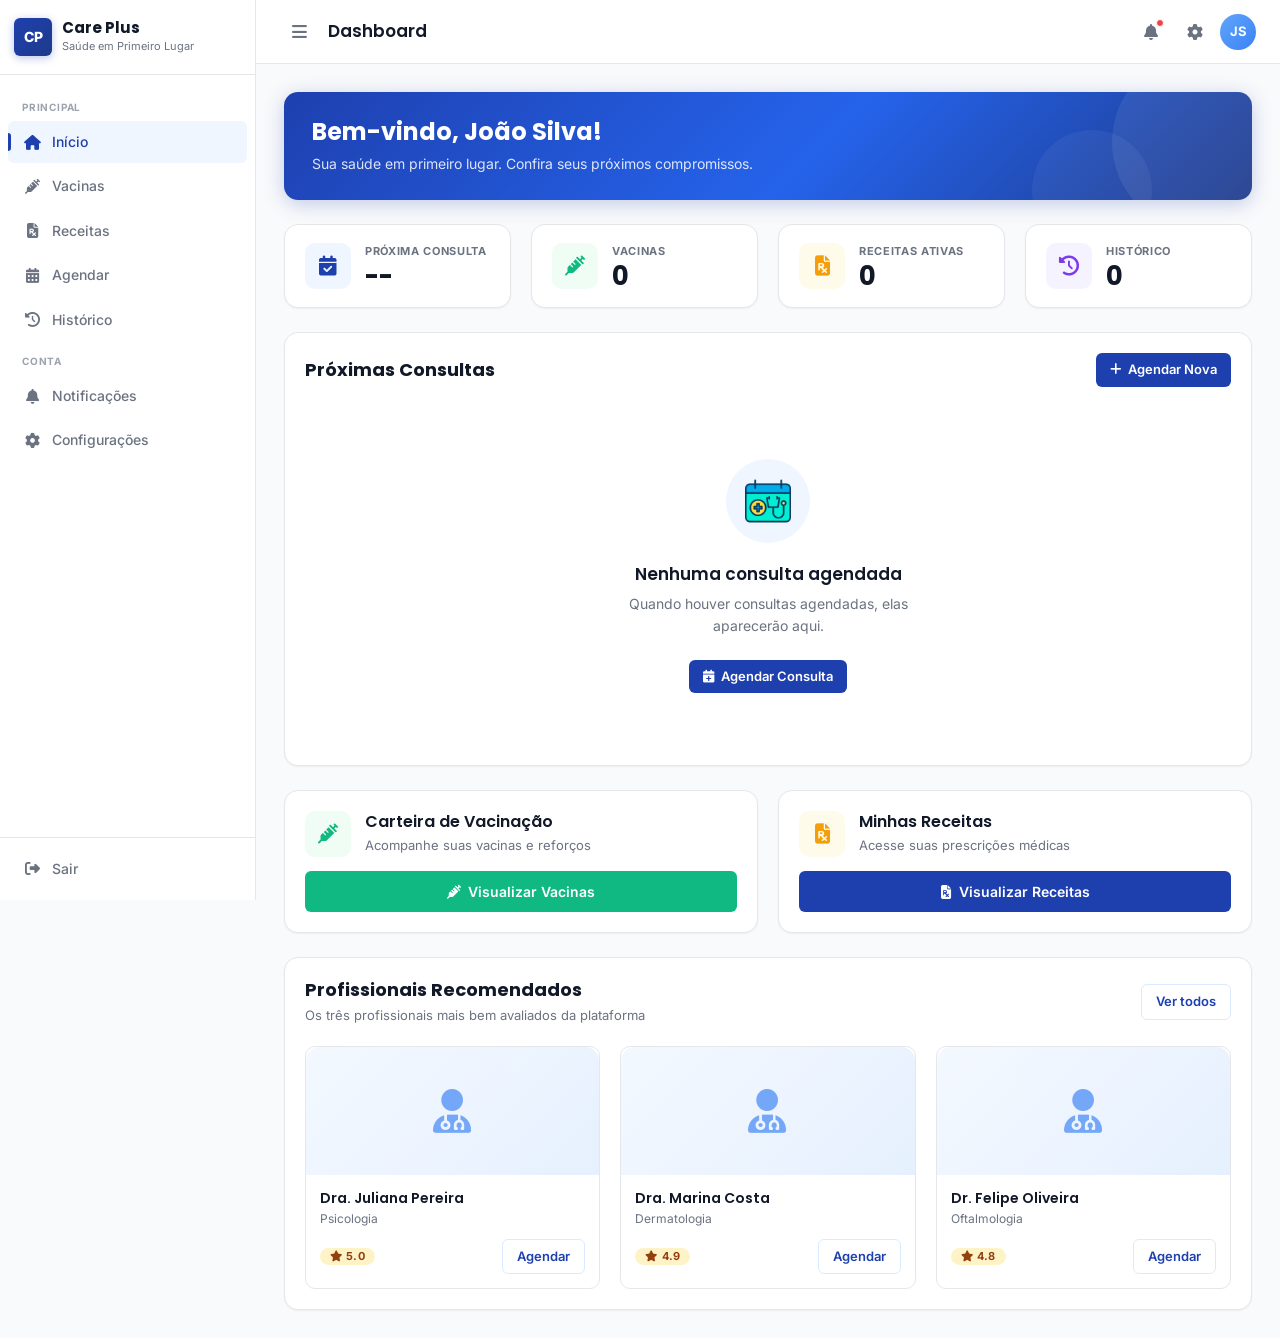
==== commit e5a8a0a7: "refactor: refatoração completa de UI/UX e design responsivo - css/style.css: reescrita total com des" ====
--- a/dashboard.html
+++ b/dashboard.html
@@ -1,22 +1,18 @@
 <!DOCTYPE html>
 <html lang="pt-BR">
-
 <head>
   <meta charset="UTF-8">
-  <link rel="icon" href="../images/favicon.png" type="image/png">
+  <meta name="viewport" content="width=device-width, initial-scale=1.0">
+  <title>Dashboard — Care Plus</title>
   <link rel="icon" href="./images/favicon.png" type="image/png">
-  <meta name="viewport" content="width=device-width, initial-scale=1.0">
-  <title>Dashboard - Care Plus</title>
   <link href="https://cdn.jsdelivr.net/npm/bootstrap@5.3.0/dist/css/bootstrap.min.css" rel="stylesheet">
-  <link
-    href="https://fonts.googleapis.com/css2?family=Poppins:wght@400;500;600;700&family=Inter:wght@400;500;600;700&display=swap"
-    rel="stylesheet">
+  <link href="https://fonts.googleapis.com/css2?family=Poppins:wght@400;500;600;700&family=Inter:wght@400;500;600;700&display=swap" rel="stylesheet">
   <link rel="stylesheet" href="https://cdnjs.cloudflare.com/ajax/libs/font-awesome/6.4.0/css/all.min.css">
   <link rel="stylesheet" href="./css/style.css">
 </head>
 
 <body data-page="dashboard">
-  <!-- Overlay (Fundo escuro no mobile) -->
+
   <div class="sidebar-overlay"></div>
 
   <!-- Sidebar -->
@@ -30,29 +26,38 @@
     </div>
 
     <nav class="sidebar-nav">
-      <a href="./Pages/dashboard.html" class="nav-item">
+      <span class="nav-section-label">Principal</span>
+
+      <a href="./dashboard.html" class="nav-item">
         <i class="fas fa-home"></i>
         <span class="nav-item-label">Início</span>
       </a>
-
       <a href="./Pages/vacinas.html" class="nav-item">
         <i class="fas fa-syringe"></i>
         <span class="nav-item-label">Vacinas</span>
       </a>
-
       <a href="./Pages/receitas.html" class="nav-item">
-        <i class="fas fa-file-medical"></i>
+        <i class="fas fa-file-prescription"></i>
         <span class="nav-item-label">Receitas</span>
       </a>
-
       <a href="./Pages/profissionais.html" class="nav-item">
-        <i class="fas fa-calendar"></i>
+        <i class="fas fa-calendar-alt"></i>
         <span class="nav-item-label">Agendar</span>
       </a>
-
       <a href="./Pages/historico.html" class="nav-item">
-        <i class="fas fa-clock"></i>
+        <i class="fas fa-history"></i>
         <span class="nav-item-label">Histórico</span>
+      </a>
+
+      <span class="nav-section-label">Conta</span>
+
+      <a href="./Pages/notificacoes.html" class="nav-item">
+        <i class="fas fa-bell"></i>
+        <span class="nav-item-label">Notificações</span>
+      </a>
+      <a href="./Pages/configuracoes.html" class="nav-item">
+        <i class="fas fa-cog"></i>
+        <span class="nav-item-label">Configurações</span>
       </a>
     </nav>
 
@@ -64,224 +69,235 @@
     </div>
   </aside>
 
-  <!-- Main Wrapper (Contém Topbar e Content) -->
+  <!-- Main Wrapper -->
   <div class="main-wrapper">
-    <!-- Top Bar -->
+
+    <!-- Topbar -->
     <header class="topbar">
       <div class="topbar-left">
-        <!-- Botão de Controle Único -->
-        <button class="toggle-btn">
+        <button class="toggle-btn" title="Menu">
           <i class="fas fa-bars"></i>
         </button>
+        <span class="topbar-title">Dashboard</span>
       </div>
       <div class="topbar-right">
         <a href="./Pages/notificacoes.html" class="notification-btn" title="Notificações">
-          <i class="fas fa-bell"></i> <span class="notification-badge"></span>
+          <i class="fas fa-bell"></i>
+          <span class="notification-badge"></span>
         </a>
         <a href="./Pages/configuracoes.html" class="notification-btn" title="Configurações">
           <i class="fas fa-cog"></i>
         </a>
-        <div class="user-avatar">JD</div>
+        <div class="user-avatar">JS</div>
       </div>
     </header>
 
     <!-- Main Content -->
     <main class="main-content">
-      <!-- Welcome Section -->
-      <div class="card mb-4" style="background: linear-gradient(135deg, #1e40af, #1e3a8a); color: white; border: none;">
-        <div class="card-body">
-          <h1 class="text-light" style="font-size: 32px; margin-bottom: 8px;">Bem-vindo, Joao Silva!</h1>
-          <p style="margin: 0; opacity: 0.9;">Sua saude em primeiro lugar. Confira seus proximos compromissos.</p>
-        </div>
-      </div>
-
-      <!-- Quick Stats -->
-      <div class="row g-3 mb-4">
-
-        <!-- Consulta -->
-        <div class="col-12 col-md-6 col-lg-3">
-          <div class="card border-0 shadow-sm rounded-4 h-100 border-start border-4 border-primary">
-            <div class="card-body">
-
-              <p class="text-primary fw-semibold small mb-2">
-                Proxíma Consulta
-              </p>
-
-              <h2 class="fw-bold text-primary mb-0">
-                --
-              </h2>
-
-            </div>
-          </div>
-        </div>
+
+      <!-- Welcome -->
+      <div class="welcome-card">
+        <h1>Bem-vindo, João Silva!</h1>
+        <p>Sua saúde em primeiro lugar. Confira seus próximos compromissos.</p>
+      </div>
+
+      <!-- Stats -->
+      <div class="grid grid-4 mb-4" style="margin-bottom:24px;">
+
+        <div class="stat-card">
+          <div class="stat-card-icon blue">
+            <i class="fas fa-calendar-check"></i>
+          </div>
+          <div class="stat-card-info">
+            <div class="stat-card-label">Próxima Consulta</div>
+            <div class="stat-card-value">--</div>
+          </div>
+        </div>
+
+        <div class="stat-card">
+          <div class="stat-card-icon green">
+            <i class="fas fa-syringe"></i>
+          </div>
+          <div class="stat-card-info">
+            <div class="stat-card-label">Vacinas</div>
+            <div class="stat-card-value">0</div>
+          </div>
+        </div>
+
+        <div class="stat-card">
+          <div class="stat-card-icon orange">
+            <i class="fas fa-file-prescription"></i>
+          </div>
+          <div class="stat-card-info">
+            <div class="stat-card-label">Receitas Ativas</div>
+            <div class="stat-card-value">0</div>
+          </div>
+        </div>
+
+        <div class="stat-card">
+          <div class="stat-card-icon purple">
+            <i class="fas fa-history"></i>
+          </div>
+          <div class="stat-card-info">
+            <div class="stat-card-label">Histórico</div>
+            <div class="stat-card-value">0</div>
+          </div>
+        </div>
+
+      </div>
+
+      <!-- Próximas Consultas -->
+      <div class="card" style="margin-bottom:24px;">
+        <div class="card-header-row">
+          <h2>Próximas Consultas</h2>
+          <a href="./Pages/profissionais.html" class="btn-primary btn-sm">
+            <i class="fas fa-plus"></i>
+            Agendar Nova
+          </a>
+        </div>
+
+        <div class="empty-state">
+          <div class="empty-state-icon">
+            <img src="./images/date.png" alt="Consultas">
+          </div>
+          <h4>Nenhuma consulta agendada</h4>
+          <p>Quando houver consultas agendadas, elas aparecerão aqui.</p>
+          <a href="./Pages/profissionais.html" class="btn-primary btn-sm">
+            <i class="fas fa-calendar-plus"></i>
+            Agendar Consulta
+          </a>
+        </div>
+      </div>
+
+      <!-- Quick Actions -->
+      <div class="grid grid-2" style="margin-bottom:24px;">
 
         <!-- Vacinas -->
-        <div class="col-12 col-md-6 col-lg-3">
-          <div class="card border-0 shadow-sm rounded-4 h-100 border-start border-4 border-success">
-            <div class="card-body">
-
-              <p class="text-success fw-semibold small mb-2">
-                Vacinas
-              </p>
-
-              <h2 class="fw-bold text-success mb-0">
-                --
-              </h2>
-
-            </div>
-          </div>
+        <div class="card">
+          <div style="display:flex;align-items:center;gap:14px;margin-bottom:14px;">
+            <div class="stat-card-icon green">
+              <i class="fas fa-syringe"></i>
+            </div>
+            <div>
+              <h3 style="font-size:16px;font-weight:600;margin:0 0 2px;">Carteira de Vacinação</h3>
+              <p style="font-size:13px;color:var(--text-secondary);margin:0;">Acompanhe suas vacinas e reforços</p>
+            </div>
+          </div>
+          <a href="./Pages/vacinas.html" class="btn-success btn-w100">
+            <i class="fas fa-syringe"></i>
+            Visualizar Vacinas
+          </a>
         </div>
 
         <!-- Receitas -->
-        <div class="col-12 col-md-6 col-lg-3">
-          <div class="card border-0 shadow-sm rounded-4 h-100 border-start border-4 border-danger">
-            <div class="card-body">
-
-              <p class="text-danger fw-semibold small mb-2">
-                Receitas
-              </p>
-
-              <h2 class="fw-bold text-danger mb-0">
-                --
-              </h2>
-
-            </div>
-          </div>
-        </div>
-
-        <!-- Historico -->
-        <div class="col-12 col-md-6 col-lg-3">
-          <div class="card border-0 shadow-sm rounded-4 h-100 border-start border-4 border-warning">
-            <div class="card-body">
-
-              <p class="text-warning fw-semibold small mb-2">
-                Histórico
-              </p>
-
-              <h2 class="fw-bold text-warning mb-0">
-                --
-              </h2>
-
-            </div>
-          </div>
-        </div>
-      </div>
-
-      <!-- Proximas Consultas -->
-      <div class="card mb-4">
-        <div style="display: flex; align-items: center; justify-content: space-between; margin-bottom: 24px;">
-          <h2 style="font-size: 20px; margin: 0;">Proximas Consultas</h2>
-          <a href="./Pages/profissionais.html" class="btn btn-primary btn-sm">Agendar Nova</a>
-        </div>
-
-        <!-- Empty State -->
-        <div class="card border-0 shadow-sm rounded-4 py-5 px-4 mt-3 bg-white empty-state">
-          <div class="d-flex flex-column align-items-center justify-content-center text-center w-100 mx-auto">
-            <div class="bg-primary bg-opacity-10 rounded-circle p-4 mb-4">
-              <img src="../images/date.png" alt="Consultas" style="width: 70px;">
-            </div>
-            <h4 class="fw-semibold mb-2">
-              Nenhuma consulta agendada
-            </h4>
-            <p class="text-muted mb-4 col-lg-6">
-              Quando houver consultas agendadas, elas aparecerão aqui.
-            </p>
-            <a href="./Pages/profissionais.html" class="btn btn-primary px-4 py-2">
-              <i class="fas fa-calendar-plus me-2"></i>
-              Agendar Consulta
-            </a>
-          </div>
-        </div>
-      </div>
-
-      <!-- Quick Actions -->
-      <div class="grid grid-2 mb-4">
-        <!-- Vacinas Card -->
         <div class="card">
-          <div style="display: flex; align-items: center; gap: 16px; margin-bottom: 16px;">
-            <div
-              style="width: 48px; height: 48px; background-color: #dcfce7; border-radius: 8px; display: flex; align-items: center; justify-content: center;">
-              <i class="fas fa-syringe" style="color: #15803d; font-size: 24px;"></i>
-            </div>
-            <h3 style="font-size: 18px; font-weight: 600; margin: 0;">Carteira de Vacinação</h3>
-          </div>
-          <p style="color: var(--text-secondary); font-size: 14px; margin-bottom: 16px;">Acompanhe suas vacinas e datas
-            de
-            reforco</p>
-          <a href="./Pages/vacinas.html" class="btn btn-success w-100">Visualizar Vacinas</a>
-        </div>
-
-        <!-- Receitas Card -->
-        <div class="card">
-          <div style="display: flex; align-items: center; gap: 16px; margin-bottom: 16px;">
-            <div
-              style="width: 48px; height: 48px; background-color: #fed7aa; border-radius: 8px; display: flex; align-items: center; justify-content: center;">
-              <i class="fas fa-file-medical" style="color: #92400e; font-size: 24px;"></i>
-            </div>
-            <h3 style="font-size: 18px; font-weight: 600; margin: 0;">Minhas Receitas</h3>
-          </div>
-          <p style="color: var(--text-secondary); font-size: 14px; margin-bottom: 16px;">Acesse suas receitas medicas e
-            prescricoes</p>
-          <a href="./Pages/receitas.html" class="btn"
-            style="background-color: #f97316; color: white; border: none; width: 100%;">Visualizar Receitas</a>
-        </div>
+          <div style="display:flex;align-items:center;gap:14px;margin-bottom:14px;">
+            <div class="stat-card-icon orange">
+              <i class="fas fa-file-prescription"></i>
+            </div>
+            <div>
+              <h3 style="font-size:16px;font-weight:600;margin:0 0 2px;">Minhas Receitas</h3>
+              <p style="font-size:13px;color:var(--text-secondary);margin:0;">Acesse suas prescrições médicas</p>
+            </div>
+          </div>
+          <a href="./Pages/receitas.html" class="btn-primary btn-w100">
+            <i class="fas fa-file-prescription"></i>
+            Visualizar Receitas
+          </a>
+        </div>
+
       </div>
 
       <!-- Profissionais Recomendados -->
       <div class="card">
-        <h2 class="card-title">Profissionais Recomendados</h2>
-        <p class="card-text text-muted">Confira os três profissionais mais bem avaliados da plataforma.</p>
+        <div class="card-header-row">
+          <div>
+            <h2>Profissionais Recomendados</h2>
+            <p style="font-size:13px;color:var(--text-secondary);margin:4px 0 0;">Os três profissionais mais bem avaliados da plataforma</p>
+          </div>
+          <a href="./Pages/profissionais.html" class="btn-outline btn-sm">Ver todos</a>
+        </div>
+
         <div class="grid grid-3">
-          <!-- Professional 1 -->
-          <div
-            style="border: 1px solid var(--border-color); border-radius: 8px; padding: 16px; transition: box-shadow 0.15s ease;">
-            <div
-              style="width: 100%; height: 128px; background: linear-gradient(135deg, #e0f2fe, #bae6fd); border-radius: 8px; display: flex; align-items: center; justify-content: center; margin-bottom: 16px;">
-              <i class="fas fa-user" style="font-size: 48px; color: #0369a1; opacity: 0.5;"></i>
-            </div>
-            <h3 style="font-weight: 600; margin-bottom: 4px;">Dra. Juliana Pereira</h3>
-            <p style="font-size: 14px; color: var(--text-secondary); margin-bottom: 12px;">Psicologia</p>
-            <div style="display: flex; align-items: center; justify-content: space-between;">
-              <span style="font-size: 14px; font-weight: 500; color: #ca8a04;">★ 5.0</span>
-              <a href="./Pages/profissionais.html" class="btn btn-outline btn-sm">Agendar</a>
-            </div>
-          </div>
-          <!-- Professional 2 -->
-          <div
-            style="border: 1px solid var(--border-color); border-radius: 8px; padding: 16px; transition: box-shadow 0.15s ease;">
-            <div
-              style="width: 100%; height: 128px; background: linear-gradient(135deg, #e0f2fe, #bae6fd); border-radius: 8px; display: flex; align-items: center; justify-content: center; margin-bottom: 16px;">
-              <i class="fas fa-user" style="font-size: 48px; color: #0369a1; opacity: 0.5;"></i>
-            </div>
-            <h3 style="font-weight: 600; margin-bottom: 4px;">Dra. Marina Costa</h3>
-            <p style="font-size: 14px; color: var(--text-secondary); margin-bottom: 12px;">Dermatologia</p>
-            <div style="display: flex; align-items: center; justify-content: space-between;">
-              <span style="font-size: 14px; font-weight: 500; color: #ca8a04;">★ 4.9</span>
-              <a href="./Pages/profissionais.html" class="btn btn-outline btn-sm">Agendar</a>
-            </div>
-          </div>
-
-          <!-- Professional 3 -->
-          <div
-            style="border: 1px solid var(--border-color); border-radius: 8px; padding: 16px; transition: box-shadow 0.15s ease;">
-            <div
-              style="width: 100%; height: 128px; background: linear-gradient(135deg, #e0f2fe, #bae6fd); border-radius: 8px; display: flex; align-items: center; justify-content: center; margin-bottom: 16px;">
-              <i class="fas fa-user" style="font-size: 48px; color: #0369a1; opacity: 0.5;"></i>
-            </div>
-            <h3 style="font-weight: 600; margin-bottom: 4px;">Dr. Felipe Oliveira</h3>
-            <p style="font-size: 14px; color: var(--text-secondary); margin-bottom: 12px;">Oftalmologia</p>
-            <div style="display: flex; align-items: center; justify-content: space-between;">
-              <span style="font-size: 14px; font-weight: 500; color: #ca8a04;">★ 4.8</span>
-              <a href="./Pages/profissionais.html" class="btn btn-outline btn-sm">Agendar</a>
-            </div>
-          </div>
-        </div>
-      </div>
+
+          <!-- Card 1 -->
+          <div style="border:1px solid var(--border-color);border-radius:var(--radius);overflow:hidden;transition:box-shadow .15s ease;">
+            <div class="prof-card-avatar">
+              <i class="fas fa-user-md"></i>
+            </div>
+            <div style="padding:14px;">
+              <h3 style="font-size:14px;font-weight:600;margin-bottom:2px;">Dra. Juliana Pereira</h3>
+              <p style="font-size:12px;color:var(--text-secondary);margin-bottom:10px;">Psicologia</p>
+              <div style="display:flex;align-items:center;justify-content:space-between;gap:8px;">
+                <span class="badge badge-warning"><i class="fas fa-star"></i> 5.0</span>
+                <a href="./Pages/profissionais.html" class="btn-outline btn-sm">Agendar</a>
+              </div>
+            </div>
+          </div>
+
+          <!-- Card 2 -->
+          <div style="border:1px solid var(--border-color);border-radius:var(--radius);overflow:hidden;transition:box-shadow .15s ease;">
+            <div class="prof-card-avatar">
+              <i class="fas fa-user-md"></i>
+            </div>
+            <div style="padding:14px;">
+              <h3 style="font-size:14px;font-weight:600;margin-bottom:2px;">Dra. Marina Costa</h3>
+              <p style="font-size:12px;color:var(--text-secondary);margin-bottom:10px;">Dermatologia</p>
+              <div style="display:flex;align-items:center;justify-content:space-between;gap:8px;">
+                <span class="badge badge-warning"><i class="fas fa-star"></i> 4.9</span>
+                <a href="./Pages/profissionais.html" class="btn-outline btn-sm">Agendar</a>
+              </div>
+            </div>
+          </div>
+
+          <!-- Card 3 -->
+          <div style="border:1px solid var(--border-color);border-radius:var(--radius);overflow:hidden;transition:box-shadow .15s ease;">
+            <div class="prof-card-avatar">
+              <i class="fas fa-user-md"></i>
+            </div>
+            <div style="padding:14px;">
+              <h3 style="font-size:14px;font-weight:600;margin-bottom:2px;">Dr. Felipe Oliveira</h3>
+              <p style="font-size:12px;color:var(--text-secondary);margin-bottom:10px;">Oftalmologia</p>
+              <div style="display:flex;align-items:center;justify-content:space-between;gap:8px;">
+                <span class="badge badge-warning"><i class="fas fa-star"></i> 4.8</span>
+                <a href="./Pages/profissionais.html" class="btn-outline btn-sm">Agendar</a>
+              </div>
+            </div>
+          </div>
+
+        </div>
+      </div>
+
     </main>
   </div>
 
+  <!-- Mobile Bottom Nav -->
+  <nav class="mobile-bottom-nav">
+    <div class="mobile-bottom-nav-inner">
+      <a href="./dashboard.html" class="mobile-nav-item" data-page-link="dashboard">
+        <i class="fas fa-home"></i>
+        <span>Início</span>
+      </a>
+      <a href="./Pages/vacinas.html" class="mobile-nav-item" data-page-link="vacinas">
+        <i class="fas fa-syringe"></i>
+        <span>Vacinas</span>
+      </a>
+      <a href="./Pages/profissionais.html" class="mobile-nav-item" data-page-link="profissionais">
+        <i class="fas fa-calendar-alt"></i>
+        <span>Agendar</span>
+      </a>
+      <a href="./Pages/receitas.html" class="mobile-nav-item" data-page-link="receitas">
+        <i class="fas fa-file-prescription"></i>
+        <span>Receitas</span>
+      </a>
+      <a href="./Pages/historico.html" class="mobile-nav-item" data-page-link="historico">
+        <i class="fas fa-history"></i>
+        <span>Histórico</span>
+      </a>
+    </div>
+  </nav>
+
   <script src="https://cdn.jsdelivr.net/npm/bootstrap@5.3.0/dist/js/bootstrap.bundle.min.js"></script>
-  <script src="js/script.js"></script>
+  <script src="./js/script.js"></script>
 </body>
-
-</html>+</html>
--- a/css/style.css
+++ b/css/style.css
@@ -1,448 +1,886 @@
-/* Care Plus - Minimalismo Médico Contemporâneo */
+/* Care Plus — Design System Refatorado */
+
+/* ===================================
+   TOKENS / VARIÁVEIS GLOBAIS
+   =================================== */
 
 :root {
-  --primary: #1e40af;
-  --primary-dark: #1e3a8a;
+  /* Cores primárias */
+  --primary:       #1e40af;
+  --primary-dark:  #1e3a8a;
   --primary-light: #3b82f6;
-  --success: #10b981;
-  --warning: #f97316;
-  --danger: #ef4444;
-  --info: #0ea5e9;
-  --light-bg: #f3f4f6;
-  --border-color: #e5e7eb;
-  --text-primary: #111827;
+  --primary-50:    #eff6ff;
+  --primary-100:   #dbeafe;
+
+  /* Semânticas */
+  --success:    #10b981;
+  --success-50: #f0fdf4;
+  --success-100:#dcfce7;
+  --warning:    #f59e0b;
+  --warning-50: #fffbeb;
+  --warning-100:#fef3c7;
+  --danger:     #ef4444;
+  --danger-50:  #fef2f2;
+  --danger-100: #fee2e2;
+  --info:       #0ea5e9;
+  --info-50:    #f0f9ff;
+  --info-100:   #e0f2fe;
+
+  /* Escala de cinza */
+  --white:    #ffffff;
+  --gray-50:  #f9fafb;
+  --gray-100: #f3f4f6;
+  --gray-200: #e5e7eb;
+  --gray-300: #d1d5db;
+  --gray-400: #9ca3af;
+  --gray-500: #6b7280;
+  --gray-600: #4b5563;
+  --gray-700: #374151;
+  --gray-900: #111827;
+
+  /* Texto */
+  --text-primary:   #111827;
   --text-secondary: #6b7280;
-  --white: #ffffff;
-  --sidebar-width: 256px;
-  --sidebar-mini-width: 80px;
-}
-
-* {
-  margin: 0;
-  padding: 0;
-  box-sizing: border-box;
-}
+  --text-muted:     #9ca3af;
+
+  /* Bordas */
+  --border-color:  #e5e7eb;
+  --radius-sm:     6px;
+  --radius:        10px;
+  --radius-lg:     14px;
+  --radius-xl:     20px;
+  --radius-full:   9999px;
+
+  /* Sombras */
+  --shadow-xs: 0 1px 2px rgba(0,0,0,.05);
+  --shadow-sm: 0 1px 3px rgba(0,0,0,.10), 0 1px 2px rgba(0,0,0,.06);
+  --shadow-md: 0 4px 6px rgba(0,0,0,.07), 0 2px 4px rgba(0,0,0,.06);
+  --shadow-lg: 0 10px 15px rgba(0,0,0,.10), 0 4px 6px rgba(0,0,0,.05);
+
+  /* Layout */
+  --sidebar-width:      256px;
+  --sidebar-mini-width: 72px;
+  --topbar-height:      64px;
+  --content-padding:    28px;
+  --content-padding-sm: 16px;
+
+  /* Animações */
+  --ease-fast: 0.15s ease;
+  --ease:      0.25s ease;
+}
+
+/* ===================================
+   RESET & BASE
+   =================================== */
+
+*, *::before, *::after { margin:0; padding:0; box-sizing:border-box; }
+
+html { scroll-behavior:smooth; -webkit-text-size-adjust:100%; }
 
 body {
-  font-family: 'Inter', sans-serif;
-  background-color: #f9fafb;
+  font-family: 'Inter', -apple-system, BlinkMacSystemFont, 'Segoe UI', sans-serif;
+  background-color: var(--gray-50);
   color: var(--text-primary);
   line-height: 1.6;
   overflow-x: hidden;
-}
-
-h1, h2, h3, h4, h5, h6 {
-  font-family: 'Poppins', sans-serif;
+  -webkit-font-smoothing: antialiased;
+}
+
+h1,h2,h3,h4,h5,h6 {
+  font-family: 'Poppins', -apple-system, BlinkMacSystemFont, sans-serif;
   font-weight: 700;
+  line-height: 1.3;
   color: var(--text-primary);
 }
 
-/* =========================
+a    { text-decoration:none; color:inherit; }
+img  { max-width:100%; height:auto; display:block; }
+button { font-family:inherit; }
+
+:focus-visible {
+  outline: 2px solid var(--primary-light);
+  outline-offset: 2px;
+  border-radius: var(--radius-sm);
+}
+
+/* ===================================
    SIDEBAR
-   ========================= */
+   =================================== */
 
 .sidebar {
   position: fixed;
-  left: 0;
-  top: 0;
+  left: 0; top: 0;
   height: 100vh;
   width: var(--sidebar-width);
-  background-color: var(--white);
+  background: var(--white);
   border-right: 1px solid var(--border-color);
   overflow-x: hidden;
   overflow-y: auto;
   z-index: 1050;
-  transition: all 0.3s ease;
+  transition: width var(--ease), transform var(--ease);
   display: flex;
   flex-direction: column;
 }
 
-/* Estado Recolhido (Desktop) */
-.sidebar.collapsed {
-  width: var(--sidebar-mini-width);
-}
-
-/* HEADER */
+.sidebar::-webkit-scrollbar        { width: 4px; }
+.sidebar::-webkit-scrollbar-track  { background: transparent; }
+.sidebar::-webkit-scrollbar-thumb  { background: var(--gray-200); border-radius: 2px; }
+
+/* Collapsed (desktop) */
+.sidebar.collapsed { width: var(--sidebar-mini-width); }
+
+/* Header */
 .sidebar-header {
-  padding: 24px;
+  padding: 18px 14px;
   border-bottom: 1px solid var(--border-color);
   display: flex;
   align-items: center;
-  gap: 12px;
-  min-height: 89px;
+  gap: 10px;
+  min-height: 68px;
   overflow: hidden;
+  flex-shrink: 0;
 }
 
 .sidebar-logo {
-  width: 40px;
-  height: 40px;
-  background: linear-gradient(135deg, #1e40af, #1e3a8a);
-  border-radius: 8px;
+  width: 38px; height: 38px;
+  background: linear-gradient(135deg, var(--primary), var(--primary-dark));
+  border-radius: var(--radius-sm);
   display: flex;
   align-items: center;
   justify-content: center;
   color: var(--white);
-  font-weight: bold;
-  font-size: 18px;
+  font-weight: 800;
+  font-size: 14px;
+  letter-spacing: -0.5px;
   flex-shrink: 0;
+  box-shadow: 0 2px 8px rgba(30,64,175,.3);
 }
 
 .sidebar-info {
-  transition: opacity 0.2s ease;
+  overflow: hidden;
   white-space: nowrap;
-}
-
+  transition: opacity var(--ease-fast), transform var(--ease-fast);
+}
 .sidebar.collapsed .sidebar-info {
-  opacity: 0;
-  pointer-events: none;
-}
-
-.sidebar-title {
-  font-size: 18px;
-  font-weight: bold;
-  color: var(--text-primary);
-}
-
-.sidebar-subtitle {
-  font-size: 12px;
-  color: var(--text-secondary);
-}
-
-/* NAV */
+  opacity: 0; pointer-events: none; transform: translateX(-6px);
+}
+
+.sidebar-title    { font-size:15px; font-weight:700; color:var(--text-primary); font-family:'Poppins',sans-serif; line-height:1.2; }
+.sidebar-subtitle { font-size:11px; color:var(--text-secondary); margin-top:1px; }
+
+/* Nav */
 .sidebar-nav {
-  padding: 24px 12px;
+  padding: 14px 8px;
   flex: 1;
-}
+  display: flex;
+  flex-direction: column;
+  gap: 2px;
+}
+
+.nav-section-label {
+  font-size: 10px;
+  font-weight: 700;
+  letter-spacing: .08em;
+  text-transform: uppercase;
+  color: var(--text-muted);
+  padding: 10px 14px 4px;
+  white-space: nowrap;
+  overflow: hidden;
+  transition: opacity var(--ease-fast);
+}
+.sidebar.collapsed .nav-section-label { opacity: 0; }
 
 .nav-item {
   display: flex;
   align-items: center;
-  gap: 12px;
-  padding: 12px 16px;
-  border-radius: 8px;
+  gap: 10px;
+  padding: 10px 14px;
+  border-radius: var(--radius-sm);
   color: var(--text-secondary);
   text-decoration: none;
-  margin-bottom: 8px;
-  transition: all 0.2s ease;
+  transition: all var(--ease-fast);
   cursor: pointer;
-  border-left: 4px solid transparent;
   white-space: nowrap;
   overflow: hidden;
-}
-
-.nav-item:hover {
-  background-color: #f3f4f6;
-  color: var(--text-primary);
-}
-
-.nav-item.active {
-  background-color: #eff6ff;
-  color: var(--primary);
-  border-left-color: var(--primary);
+  position: relative;
+}
+
+.nav-item:hover                { background: var(--gray-100); color: var(--text-primary); }
+.nav-item.active               { background: var(--primary-50); color: var(--primary); }
+.nav-item.active::before {
+  content: '';
+  position: absolute; left: 0;
+  top: 50%; transform: translateY(-50%);
+  width: 3px; height: 18px;
+  background: var(--primary);
+  border-radius: 0 3px 3px 0;
 }
 
 .nav-item i {
-  width: 24px;
-  text-align: center;
-  font-size: 18px;
+  width: 20px; text-align: center;
+  font-size: 15px; flex-shrink: 0;
+  transition: transform var(--ease-fast);
+}
+.nav-item:hover i { transform: scale(1.1); }
+
+.nav-item-label {
+  font-size: 14px; font-weight: 500;
+  transition: opacity var(--ease-fast), transform var(--ease-fast);
+}
+.sidebar.collapsed .nav-item-label {
+  opacity: 0; pointer-events: none; transform: translateX(-4px);
+}
+.sidebar.collapsed .nav-item { justify-content: center; }
+
+/* Footer */
+.sidebar-footer {
+  padding: 10px 8px;
+  border-top: 1px solid var(--border-color);
   flex-shrink: 0;
-}
-
-.nav-item-label {
-  font-size: 14px;
-  font-weight: 500;
-  transition: opacity 0.2s ease;
-}
-
-.sidebar.collapsed .nav-item-label {
-  opacity: 0;
-}
-
-/* FOOTER */
-.sidebar-footer {
-  padding: 16px;
-  border-top: 1px solid var(--border-color);
 }
 
 .logout-btn {
   width: 100%;
   display: flex;
   align-items: center;
-  gap: 12px;
-  padding: 12px 16px;
-  background: none;
-  border: none;
-  border-radius: 8px;
+  gap: 10px;
+  padding: 10px 14px;
+  background: none; border: none;
+  border-radius: var(--radius-sm);
   color: var(--text-secondary);
   cursor: pointer;
-  transition: all 0.2s ease;
-  font-size: 14px;
-  font-weight: 500;
-  overflow: hidden;
-  white-space: nowrap;
-}
-
-.logout-btn span {
-  transition: opacity 0.2s ease;
-}
-
-.sidebar.collapsed .logout-btn span {
-  opacity: 0;
-}
-
-/* OVERLAY */
+  transition: all var(--ease-fast);
+  font-size: 14px; font-weight: 500;
+  overflow: hidden; white-space: nowrap;
+  text-decoration: none;
+}
+.logout-btn:hover { background: var(--danger-50); color: var(--danger); }
+.logout-btn i { width:20px; text-align:center; font-size:15px; flex-shrink:0; }
+.logout-btn span { transition: opacity var(--ease-fast); }
+.sidebar.collapsed .logout-btn span { opacity: 0; pointer-events: none; }
+
+/* Overlay */
 .sidebar-overlay {
-  position: fixed;
-  inset: 0;
-  background-color: rgba(0, 0, 0, 0.5);
+  position: fixed; inset: 0;
+  background: rgba(0,0,0,.45);
   z-index: 1040;
-  opacity: 0;
-  visibility: hidden;
-  transition: 0.3s;
-}
-
-.sidebar-overlay.show {
-  opacity: 1;
-  visibility: visible;
-}
-
-/* =========================
+  opacity: 0; visibility: hidden;
+  transition: opacity var(--ease), visibility var(--ease);
+  backdrop-filter: blur(2px);
+}
+.sidebar-overlay.show { opacity:1; visibility:visible; }
+
+/* ===================================
    LAYOUT PRINCIPAL
-   ========================= */
+   =================================== */
 
 .main-wrapper {
   margin-left: var(--sidebar-width);
-  transition: margin-left 0.3s ease;
+  transition: margin-left var(--ease);
   min-height: 100vh;
   display: flex;
   flex-direction: column;
 }
-
-body.sidebar-collapsed .main-wrapper {
-  margin-left: var(--sidebar-mini-width);
-}
-
-/* Top Bar */
+body.sidebar-collapsed .main-wrapper { margin-left: var(--sidebar-mini-width); }
+
+/* Topbar */
 .topbar {
-  height: 64px;
-  background-color: var(--white);
+  height: var(--topbar-height);
+  background: var(--white);
   border-bottom: 1px solid var(--border-color);
   display: flex;
   align-items: center;
   justify-content: space-between;
-  padding: 0 32px;
-  position: sticky;
-  top: 0;
+  padding: 0 24px;
+  position: sticky; top: 0;
   z-index: 500;
-}
-
-.topbar-left {
-  display: flex;
-  align-items: center;
-  gap: 16px;
+  gap: 12px;
+}
+
+.topbar-left  { display:flex; align-items:center; gap:10px; min-width:0; }
+.topbar-right { display:flex; align-items:center; gap:6px; flex-shrink:0; }
+
+.topbar-title {
+  font-size: 17px; font-weight: 600;
+  color: var(--text-primary);
+  font-family: 'Poppins', sans-serif;
+  white-space: nowrap;
+  overflow: hidden; text-overflow: ellipsis;
 }
 
 .toggle-btn {
-  background: none;
-  border: none;
-  cursor: pointer;
-  padding: 8px;
-  border-radius: 8px;
-  transition: background-color 0.15s ease;
-  color: var(--text-secondary);
-  font-size: 20px;
-  display: flex;
-  align-items: center;
-  justify-content: center;
-}
-
-.toggle-btn:hover {
-  background-color: #f3f4f6;
-  color: var(--primary);
-}
-
-.topbar-right {
-  display: flex;
-  align-items: center;
-  gap: 16px;
-}
+  background: none; border: none; cursor: pointer;
+  padding: 8px; border-radius: var(--radius-sm);
+  transition: background-color var(--ease-fast);
+  color: var(--text-secondary); font-size: 17px;
+  display: flex; align-items: center; justify-content: center;
+  width: 38px; height: 38px; flex-shrink: 0;
+}
+.toggle-btn:hover { background: var(--gray-100); color: var(--primary); }
 
 .notification-btn {
   position: relative;
-  background: none;
-  border: none;
-  cursor: pointer;
-  padding: 8px;
-  border-radius: 8px;
-  transition: background-color 0.15s ease;
-  color: var(--text-secondary);
-  text-decoration: none;
-}
-
-.notification-btn:hover {
-  background-color: #f3f4f6;
-}
+  background: none; border: none; cursor: pointer;
+  padding: 8px; border-radius: var(--radius-sm);
+  transition: background-color var(--ease-fast);
+  color: var(--text-secondary); text-decoration: none;
+  display: flex; align-items: center; justify-content: center;
+  width: 38px; height: 38px; font-size: 16px;
+}
+.notification-btn:hover { background: var(--gray-100); color: var(--text-primary); }
 
 .notification-badge {
-  position: absolute;
-  top: 4px;
-  right: 4px;
-  width: 8px;
-  height: 8px;
-  background-color: #ef4444;
+  position: absolute; top:6px; right:6px;
+  width: 8px; height: 8px;
+  background: var(--danger); border-radius: 50%;
+  border: 1.5px solid var(--white);
+}
+
+.user-avatar {
+  width: 36px; height: 36px;
+  background: linear-gradient(135deg, #60a5fa, var(--primary-light));
   border-radius: 50%;
-}
-
-.user-avatar {
-  width: 40px;
-  height: 40px;
-  background: linear-gradient(135deg, #60a5fa, #3b82f6);
-  border-radius: 50%;
-  display: flex;
-  align-items: center;
-  justify-content: center;
-  color: var(--white);
-  font-weight: 600;
-  font-size: 14px;
-}
+  display: flex; align-items: center; justify-content: center;
+  color: var(--white); font-weight: 700; font-size: 13px;
+  cursor: pointer; flex-shrink: 0;
+  transition: transform var(--ease-fast);
+}
+.user-avatar:hover { transform: scale(1.06); }
 
 /* Main Content */
 .main-content {
   flex: 1;
-  background-color: #f9fafb;
-  padding: 32px;
-}
-
-/* =========================
-   COMPONENTES (CARDS, BTNS, ETC)
-   ========================= */
+  background: var(--gray-50);
+  padding: var(--content-padding);
+}
+
+/* ===================================
+   PAGE HEADER
+   =================================== */
+
+.page-header {
+  display: flex;
+  align-items: flex-start;
+  justify-content: space-between;
+  gap: 16px;
+  margin-bottom: 28px;
+  flex-wrap: wrap;
+}
+.page-header-text h1 {
+  font-size: clamp(20px, 2.8vw, 26px);
+  font-weight: 700; margin-bottom: 4px;
+}
+.page-header-text p { color: var(--text-secondary); font-size:14px; margin:0; }
+.page-header-actions { display:flex; align-items:center; gap:10px; flex-shrink:0; }
+
+/* ===================================
+   CARDS
+   =================================== */
 
 .card {
-  background-color: var(--white);
+  background: var(--white);
   border: 1px solid var(--border-color);
-  border-radius: 12px;
-  padding: 24px;
-  box-shadow: 0 1px 3px rgba(0, 0, 0, 0.05);
-  transition: box-shadow 0.15s ease;
-}
-
-.card:hover {
-  box-shadow: 0 4px 6px rgba(0, 0, 0, 0.1);
-}
+  border-radius: var(--radius-lg);
+  padding: 20px;
+  box-shadow: var(--shadow-xs);
+  transition: box-shadow var(--ease-fast);
+}
+.card:hover { box-shadow: var(--shadow-sm); }
+
+.card-header-row {
+  display: flex; align-items: center;
+  justify-content: space-between;
+  margin-bottom: 20px; gap: 12px;
+}
+.card-header-row h2, .card-header-row h3 { font-size:18px; margin:0; }
+
+/* Stat Cards */
+.stat-card {
+  background: var(--white);
+  border: 1px solid var(--border-color);
+  border-radius: var(--radius-lg);
+  padding: 18px 20px;
+  display: flex; align-items: center; gap: 14px;
+  box-shadow: var(--shadow-xs);
+  transition: all var(--ease-fast);
+}
+.stat-card:hover { box-shadow: var(--shadow-md); transform: translateY(-2px); }
+
+.stat-card-icon {
+  width: 46px; height: 46px;
+  border-radius: var(--radius);
+  display: flex; align-items: center; justify-content: center;
+  font-size: 20px; flex-shrink: 0;
+}
+.stat-card-icon.blue   { background:var(--primary-50);  color:var(--primary);  }
+.stat-card-icon.green  { background:var(--success-50);  color:var(--success);  }
+.stat-card-icon.orange { background:var(--warning-50);  color:var(--warning);  }
+.stat-card-icon.red    { background:var(--danger-50);   color:var(--danger);   }
+.stat-card-icon.purple { background:#f5f3ff;            color:#7c3aed;         }
+
+.stat-card-info { flex:1; min-width:0; }
+.stat-card-label {
+  font-size:11px; font-weight:700; letter-spacing:.06em;
+  text-transform:uppercase; color:var(--text-secondary); margin-bottom:3px;
+}
+.stat-card-value {
+  font-size:26px; font-weight:700; line-height:1;
+  color:var(--text-primary); font-family:'Poppins',sans-serif;
+}
+
+/* Welcome Card */
+.welcome-card {
+  background: linear-gradient(135deg, var(--primary) 0%, #2563eb 55%, var(--primary-dark) 100%);
+  color: var(--white); border: none;
+  border-radius: var(--radius-lg);
+  padding: 24px 28px;
+  margin-bottom: 24px;
+  position: relative; overflow: hidden;
+  box-shadow: 0 4px 20px rgba(30,64,175,.25);
+}
+.welcome-card::before {
+  content:''; position:absolute; top:-40px; right:-40px;
+  width:180px; height:180px; background:rgba(255,255,255,.07); border-radius:50%;
+}
+.welcome-card::after {
+  content:''; position:absolute; bottom:-50px; right:100px;
+  width:120px; height:120px; background:rgba(255,255,255,.05); border-radius:50%;
+}
+.welcome-card h1 {
+  color:var(--white); font-size:clamp(18px,2.5vw,24px);
+  font-weight:700; margin-bottom:6px;
+}
+.welcome-card p { color:rgba(255,255,255,.85); font-size:14px; margin:0; }
+
+/* ===================================
+   BUTTONS
+   =================================== */
 
 .btn-primary {
-  background-color: var(--primary);
-  color: var(--white);
-  border: none;
-  padding: 12px 24px;
-  border-radius: 8px;
-  font-weight: 600;
-  cursor: pointer;
-  transition: background-color 0.15s ease;
-  font-size: 14px;
-  display: inline-flex;
-  align-items: center;
-  gap: 8px;
-  text-decoration: none;
-}
-
+  background: var(--primary); color: var(--white); border: none;
+  padding: 10px 20px; border-radius: var(--radius-sm);
+  font-weight: 600; cursor: pointer;
+  transition: all var(--ease-fast); font-size: 14px;
+  display: inline-flex; align-items: center; gap: 7px;
+  text-decoration: none; line-height: 1.5; white-space: nowrap;
+}
 .btn-primary:hover {
-  background-color: var(--primary-dark);
-  color: white;
-}
+  background: var(--primary-dark); color: var(--white);
+  transform: translateY(-1px); box-shadow: 0 4px 14px rgba(30,64,175,.35);
+}
+.btn-primary:active { transform: translateY(0); box-shadow: none; }
 
 .btn-outline {
-  background-color: transparent;
-  color: var(--primary);
-  border: 1px solid #bfdbfe;
-  padding: 12px 24px;
-  border-radius: 8px;
-  font-weight: 600;
-  cursor: pointer;
-  transition: all 0.15s ease;
-  font-size: 14px;
-  display: inline-flex;
-  align-items: center;
-  gap: 8px;
-  text-decoration: none;
-}
-
-.btn-outline:hover {
-  background-color: #eff6ff;
-}
-
-.btn-sm {
-  padding: 8px 16px;
-  font-size: 13px;
-}
+  background: transparent; color: var(--primary);
+  border: 1.5px solid var(--primary-100);
+  padding: 10px 20px; border-radius: var(--radius-sm);
+  font-weight: 600; cursor: pointer;
+  transition: all var(--ease-fast); font-size: 14px;
+  display: inline-flex; align-items: center; gap: 7px;
+  text-decoration: none; line-height: 1.5; white-space: nowrap;
+}
+.btn-outline:hover { background: var(--primary-50); border-color: var(--primary); color: var(--primary); }
 
 .btn-success {
-  background-color: var(--success);
-  color: var(--white);
-  border: none;
-  padding: 12px 24px;
-  border-radius: 8px;
-  font-weight: 600;
-  cursor: pointer;
-  transition: background-color 0.15s ease;
-  font-size: 14px;
-  text-decoration: none;
-  display: inline-flex;
-  justify-content: center;
-}
-
+  background: var(--success); color: var(--white); border: none;
+  padding: 10px 20px; border-radius: var(--radius-sm);
+  font-weight: 600; cursor: pointer;
+  transition: all var(--ease-fast); font-size: 14px;
+  display: inline-flex; align-items: center; justify-content: center; gap: 7px;
+  text-decoration: none; line-height: 1.5; white-space: nowrap;
+}
 .btn-success:hover {
-  background-color: #059669;
-  color: white;
-}
-
-/* Grid */
-.grid {
-  display: grid;
-  gap: 24px;
-}
-
-.grid-2 { grid-template-columns: repeat(2, 1fr); }
-.grid-3 { grid-template-columns: repeat(3, 1fr); }
-.grid-4 { grid-template-columns: repeat(4, 1fr); }
-
-/* =========================
+  background: #059669; color: var(--white);
+  transform: translateY(-1px); box-shadow: 0 4px 14px rgba(16,185,129,.35);
+}
+
+.btn-danger-outline {
+  background: transparent; color: var(--danger);
+  border: 1.5px solid var(--danger-100);
+  padding: 10px 20px; border-radius: var(--radius-sm);
+  font-weight: 600; cursor: pointer;
+  transition: all var(--ease-fast); font-size: 14px;
+  display: inline-flex; align-items: center; gap: 7px;
+  text-decoration: none; line-height: 1.5; white-space: nowrap;
+}
+.btn-danger-outline:hover { background: var(--danger-50); border-color: var(--danger); }
+
+.btn-ghost {
+  background: none; border: none; color: var(--text-secondary);
+  cursor: pointer; padding: 8px; border-radius: var(--radius-sm);
+  transition: all var(--ease-fast);
+  display: inline-flex; align-items: center; gap: 6px;
+  font-size: 14px; font-family: inherit;
+}
+.btn-ghost:hover { background: var(--gray-100); color: var(--text-primary); }
+
+.btn-sm  { padding: 7px 14px; font-size: 13px; }
+.btn-lg  { padding: 13px 28px; font-size: 15px; }
+.btn-w100{ width:100%; justify-content:center; }
+
+/* ===================================
+   BADGES
+   =================================== */
+
+.badge {
+  display: inline-flex; align-items: center; gap:4px;
+  padding: 3px 10px; border-radius: var(--radius-full);
+  font-size: 11px; font-weight: 700; letter-spacing:.02em;
+}
+.badge-success { background:var(--success-100); color:#065f46; }
+.badge-warning { background:var(--warning-100); color:#92400e; }
+.badge-danger  { background:var(--danger-100);  color:#991b1b; }
+.badge-info    { background:var(--info-100);    color:#0c4a6e; }
+.badge-gray    { background:var(--gray-100);    color:var(--text-secondary); }
+.badge-primary { background:var(--primary-100); color:var(--primary-dark);  }
+
+/* ===================================
+   GRIDS
+   =================================== */
+
+.grid   { display:grid; gap:20px; }
+.grid-2 { grid-template-columns:repeat(2,1fr); }
+.grid-3 { grid-template-columns:repeat(3,1fr); }
+.grid-4 { grid-template-columns:repeat(4,1fr); }
+
+/* ===================================
+   EMPTY STATE
+   =================================== */
+
+.empty-state {
+  display: flex; flex-direction: column;
+  align-items: center; justify-content: center;
+  text-align: center; padding: 52px 24px;
+}
+.empty-state-icon {
+  width: 84px; height: 84px;
+  background: var(--primary-50); border-radius: 50%;
+  display: flex; align-items: center; justify-content: center;
+  margin: 0 auto 20px;
+}
+.empty-state-icon img { width:46px; height:46px; object-fit:contain; }
+.empty-state h4 { font-size:17px; font-weight:600; margin-bottom:8px; }
+.empty-state p  { color:var(--text-secondary); font-size:14px; max-width:320px; margin:0 auto 22px; }
+
+/* ===================================
+   NOTIFICAÇÕES
+   =================================== */
+
+.notification-list { display:flex; flex-direction:column; gap:10px; }
+
+.notification-item {
+  display: flex; align-items: flex-start; gap: 14px;
+  padding: 16px; border-radius: var(--radius);
+  border: 1px solid var(--border-color); background: var(--white);
+  transition: box-shadow var(--ease-fast);
+}
+.notification-item:hover { box-shadow: var(--shadow-sm); }
+.notification-item.unread { border-left: 3px solid var(--primary); }
+.notification-item.type-success { background:var(--success-50); border-color:#86efac; }
+.notification-item.type-warning { background:var(--warning-50); border-color:#fcd34d; }
+.notification-item.type-danger  { background:var(--danger-50);  border-color:#fca5a5; }
+.notification-item.type-info    { background:var(--info-50);    border-color:#7dd3fc; }
+
+.notification-icon {
+  width:38px; height:38px; border-radius:50%;
+  display:flex; align-items:center; justify-content:center;
+  font-size:15px; flex-shrink:0; margin-top:2px;
+}
+.notification-icon.success { background:var(--success-100); color:#065f46; }
+.notification-icon.warning { background:var(--warning-100); color:#92400e; }
+.notification-icon.danger  { background:var(--danger-100);  color:#991b1b; }
+.notification-icon.info    { background:var(--info-100);    color:#0c4a6e; }
+
+.notification-body   { flex:1; min-width:0; }
+.notification-title  { font-size:14px; font-weight:600; margin-bottom:3px; color:var(--text-primary); }
+.notification-desc   { font-size:13px; color:var(--text-secondary); margin-bottom:6px; line-height:1.5; }
+.notification-time   { font-size:11px; color:var(--text-muted); }
+.notification-actions { display:flex; gap:4px; flex-shrink:0; }
+.notification-action-btn {
+  background:none; border:none; cursor:pointer;
+  padding:7px; border-radius:var(--radius-sm);
+  transition:all var(--ease-fast); color:var(--text-muted);
+  display:flex; align-items:center;
+}
+.notification-action-btn:hover { background:rgba(0,0,0,.06); color:var(--text-primary); }
+
+/* ===================================
+   FORMULÁRIOS
+   =================================== */
+
+.form-label {
+  display:block; font-size:13px; font-weight:600;
+  color:var(--text-primary); margin-bottom:6px;
+}
+
+.form-control {
+  width:100%; padding:10px 14px;
+  border: 1.5px solid var(--gray-200);
+  border-radius: var(--radius-sm);
+  font-size:14px; font-family:inherit;
+  color:var(--text-primary); background:var(--white);
+  transition: border-color var(--ease-fast), box-shadow var(--ease-fast);
+  line-height:1.5;
+}
+.form-control:focus {
+  outline:none; border-color:var(--primary-light);
+  box-shadow:0 0 0 3px rgba(59,130,246,.15);
+}
+.form-control::placeholder { color:var(--text-muted); }
+.form-control:disabled     { background:var(--gray-50); color:var(--text-secondary); cursor:not-allowed; }
+
+.input-group { position:relative; }
+.input-icon {
+  position:absolute; left:12px; top:50%; transform:translateY(-50%);
+  color:var(--text-muted); font-size:14px; pointer-events:none;
+}
+.input-icon-btn {
+  position:absolute; right:10px; top:50%; transform:translateY(-50%);
+  color:var(--text-muted); font-size:14px;
+  cursor:pointer; background:none; border:none; padding:4px;
+  display:flex; align-items:center; border-radius:4px;
+  transition:color var(--ease-fast);
+}
+.input-icon-btn:hover { color:var(--text-primary); }
+.input-with-icon       { padding-left:38px; }
+.input-with-icon-right { padding-right:38px; }
+
+/* ===================================
+   CONFIGURAÇÕES
+   =================================== */
+
+.settings-item {
+  display:flex; align-items:center;
+  justify-content:space-between;
+  padding:14px 16px;
+  border:1px solid var(--border-color);
+  border-radius:var(--radius);
+  margin-bottom:10px; gap:12px; background:var(--white);
+}
+.settings-item-text h4 { font-size:14px; font-weight:600; margin-bottom:2px; }
+.settings-item-text p  { font-size:12px; color:var(--text-secondary); margin:0; }
+
+.toggle-switch {
+  position:relative; width:44px; height:24px;
+  background:var(--gray-200); border-radius:var(--radius-full);
+  cursor:pointer; transition:background-color var(--ease-fast); flex-shrink:0;
+}
+.toggle-switch.active { background:var(--success); }
+.toggle-switch::after {
+  content:''; position:absolute;
+  width:18px; height:18px; background:var(--white);
+  border-radius:50%; top:3px; left:3px;
+  transition:left var(--ease-fast);
+  box-shadow:0 1px 3px rgba(0,0,0,.2);
+}
+.toggle-switch.active::after { left:23px; }
+
+/* ===================================
+   TABS
+   =================================== */
+
+.tab-nav {
+  display:flex; gap:4px;
+  border-bottom:1px solid var(--border-color);
+  margin-bottom:24px;
+  overflow-x:auto;
+  -webkit-overflow-scrolling:touch;
+}
+.tab-nav::-webkit-scrollbar { display:none; }
+
+.tab-button {
+  padding:10px 16px; border:none; background:none;
+  cursor:pointer; font-weight:500; font-size:14px;
+  color:var(--text-secondary);
+  border-bottom:2px solid transparent;
+  margin-bottom:-1px;
+  transition:all var(--ease-fast);
+  display:flex; align-items:center; gap:7px;
+  white-space:nowrap; font-family:inherit;
+}
+.tab-button:hover  { color:var(--text-primary); }
+.tab-button.active { color:var(--primary); border-bottom-color:var(--primary); }
+
+.tab-content        { display:none; }
+.tab-content.active { display:block; }
+
+/* ===================================
+   STEP INDICATOR
+   =================================== */
+
+.step-indicator {
+  display:flex; align-items:center; justify-content:center;
+  padding:18px 16px;
+  background:var(--white); border-bottom:1px solid var(--border-color);
+}
+.step-item { display:flex; flex-direction:column; align-items:center; gap:6px; flex:1; max-width:120px; }
+.step-circle {
+  width:36px; height:36px; border-radius:50%;
+  display:flex; align-items:center; justify-content:center;
+  font-size:14px; font-weight:600; transition:all var(--ease);
+}
+.step-circle.pending { background:var(--gray-100); color:var(--text-muted); }
+.step-circle.active  { background:var(--primary);  color:var(--white); box-shadow:0 0 0 4px var(--primary-50); }
+.step-circle.done    { background:var(--success);  color:var(--white); }
+.step-label { font-size:11px; font-weight:600; color:var(--text-muted); text-align:center; }
+.step-label.active { color:var(--primary); }
+.step-label.done   { color:var(--success); }
+.step-line { flex:1; height:2px; background:var(--gray-200); margin-bottom:22px; max-width:80px; }
+.step-line.done { background:var(--success); }
+
+/* ===================================
+   CALENDÁRIO
+   =================================== */
+
+.calendar-header {
+  display:flex; align-items:center;
+  justify-content:space-between; margin-bottom:14px;
+}
+.calendar-month { font-size:15px; font-weight:600; color:var(--text-primary); }
+
+.calendar-weekdays {
+  display:grid; grid-template-columns:repeat(7,1fr);
+  text-align:center; margin-bottom:8px;
+}
+.calendar-weekday {
+  font-size:11px; font-weight:700; color:var(--text-muted);
+  text-transform:uppercase; letter-spacing:.05em; padding:6px 0;
+}
+
+.calendar-days { display:grid; grid-template-columns:repeat(7,1fr); gap:4px; }
+
+.calendar-day {
+  aspect-ratio:1;
+  border:1.5px solid var(--gray-200);
+  border-radius:var(--radius-sm);
+  display:flex; align-items:center; justify-content:center;
+  cursor:pointer; font-weight:500; font-size:13px;
+  transition:all var(--ease-fast);
+  background:var(--white); color:var(--text-primary);
+  min-width:0;
+}
+.calendar-day:hover:not(:disabled):not(.empty) {
+  border-color:var(--primary); background:var(--primary-50); color:var(--primary);
+}
+.calendar-day.selected {
+  background:var(--primary); color:var(--white); border-color:var(--primary);
+  box-shadow:0 2px 8px rgba(30,64,175,.3);
+}
+.calendar-day:disabled, .calendar-day.disabled {
+  opacity:.35; cursor:not-allowed; background:var(--gray-50);
+}
+.calendar-day.empty { border-color:transparent; background:transparent; cursor:default; }
+
+/* Time Slots */
+.time-slots { display:grid; grid-template-columns:repeat(auto-fill,minmax(78px,1fr)); gap:8px; }
+
+.time-slot {
+  padding:10px; border:1.5px solid var(--gray-200);
+  border-radius:var(--radius-sm); background:var(--white);
+  cursor:pointer; font-weight:500; font-size:13px;
+  transition:all var(--ease-fast); text-align:center;
+  color:var(--text-primary); font-family:inherit;
+}
+.time-slot:hover    { border-color:var(--primary); background:var(--primary-50); color:var(--primary); }
+.time-slot.selected { background:var(--primary); color:var(--white); border-color:var(--primary); box-shadow:0 2px 8px rgba(30,64,175,.25); }
+
+/* ===================================
+   TABELAS
+   =================================== */
+
+.table-responsive { overflow-x:auto; -webkit-overflow-scrolling:touch; border-radius:var(--radius-lg); }
+
+table { width:100%; border-collapse:collapse; font-size:14px; }
+thead th {
+  text-align:left; padding:12px 16px;
+  font-size:11px; font-weight:700; color:var(--text-secondary);
+  text-transform:uppercase; letter-spacing:.06em;
+  border-bottom:1px solid var(--border-color);
+  background:var(--gray-50); white-space:nowrap;
+}
+tbody td { padding:14px 16px; border-bottom:1px solid var(--gray-100); vertical-align:middle; }
+tbody tr:last-child td { border-bottom:none; }
+tbody tr:hover { background:var(--gray-50); }
+
+/* ===================================
+   MOBILE BOTTOM NAV
+   =================================== */
+
+.mobile-bottom-nav {
+  display: none;
+  position: fixed; bottom:0; left:0; right:0;
+  background: var(--white);
+  border-top: 1px solid var(--border-color);
+  z-index: 900;
+  padding-top: 8px;
+  padding-bottom: max(8px, env(safe-area-inset-bottom));
+  box-shadow: 0 -4px 14px rgba(0,0,0,.08);
+}
+.mobile-bottom-nav-inner {
+  display: flex; align-items: center; justify-content: space-around;
+}
+.mobile-nav-item {
+  display: flex; flex-direction: column;
+  align-items: center; gap: 3px;
+  padding: 6px 8px;
+  text-decoration: none; color: var(--text-muted);
+  transition: color var(--ease-fast); flex: 1;
+  position: relative;
+}
+.mobile-nav-item i    { font-size:18px; display:block; }
+.mobile-nav-item span { font-size:10px; font-weight:500; }
+.mobile-nav-item.active { color: var(--primary); }
+.mobile-nav-item.active i { transform: scale(1.1); }
+
+/* ===================================
+   PROFISSIONAIS
+   =================================== */
+
+.prof-card-avatar {
+  height: 128px;
+  background: linear-gradient(135deg, var(--primary-50), var(--primary-100));
+  border-radius: var(--radius-lg) var(--radius-lg) 0 0;
+  display: flex; align-items: center; justify-content: center;
+  font-size: 44px; color: var(--primary-light); opacity: .7;
+}
+
+/* ===================================
    RESPONSIVIDADE
-   ========================= */
+   =================================== */
 
 @media (max-width: 991.98px) {
   .sidebar {
     transform: translateX(-100%);
     width: var(--sidebar-width) !important;
   }
-
-  .sidebar.show {
-    transform: translateX(0);
+  .sidebar.show { transform: translateX(0); box-shadow: var(--shadow-lg); }
+
+  .main-wrapper { margin-left: 0 !important; }
+  .topbar { padding: 0 14px; }
+  .main-content {
+    padding: var(--content-padding-sm);
+    padding-bottom: calc(var(--content-padding-sm) + 72px);
   }
 
-  .main-wrapper {
-    margin-left: 0 !important;
-  }
-
-  .topbar {
-    padding: 0 16px;
-  }
-
-  .main-content {
-    padding: 16px;
-  }
-
-  .grid-4, .grid-3 {
-    grid-template-columns: repeat(2, 1fr);
-  }
-}
-
-@media (max-width: 768px) {
-  .grid-4, .grid-3, .grid-2 {
-    grid-template-columns: 1fr;
-  }
-  
-  .hero-content {
-    grid-template-columns: 1fr;
-  }
-}
+  .grid-4, .grid-3 { grid-template-columns: repeat(2,1fr); }
+  .mobile-bottom-nav { display: block; }
+
+  .page-header { flex-direction:column; align-items:flex-start; }
+  .page-header-actions { width:100%; }
+  .page-header-actions .btn-primary,
+  .page-header-actions .btn-outline { flex:1; justify-content:center; }
+}
+
+@media (max-width: 640px) {
+  .grid-4, .grid-3, .grid-2 { grid-template-columns: 1fr; }
+  .welcome-card { padding: 18px 20px; }
+  .step-indicator { padding: 12px 8px; }
+  .card  { padding: 16px; }
+  .stat-card { padding: 14px 16px; }
+  .time-slots { grid-template-columns: repeat(3,1fr); }
+}
+
+@media (max-width: 420px) {
+  .topbar-title { display: none; }
+  .stat-card-value { font-size: 22px; }
+}
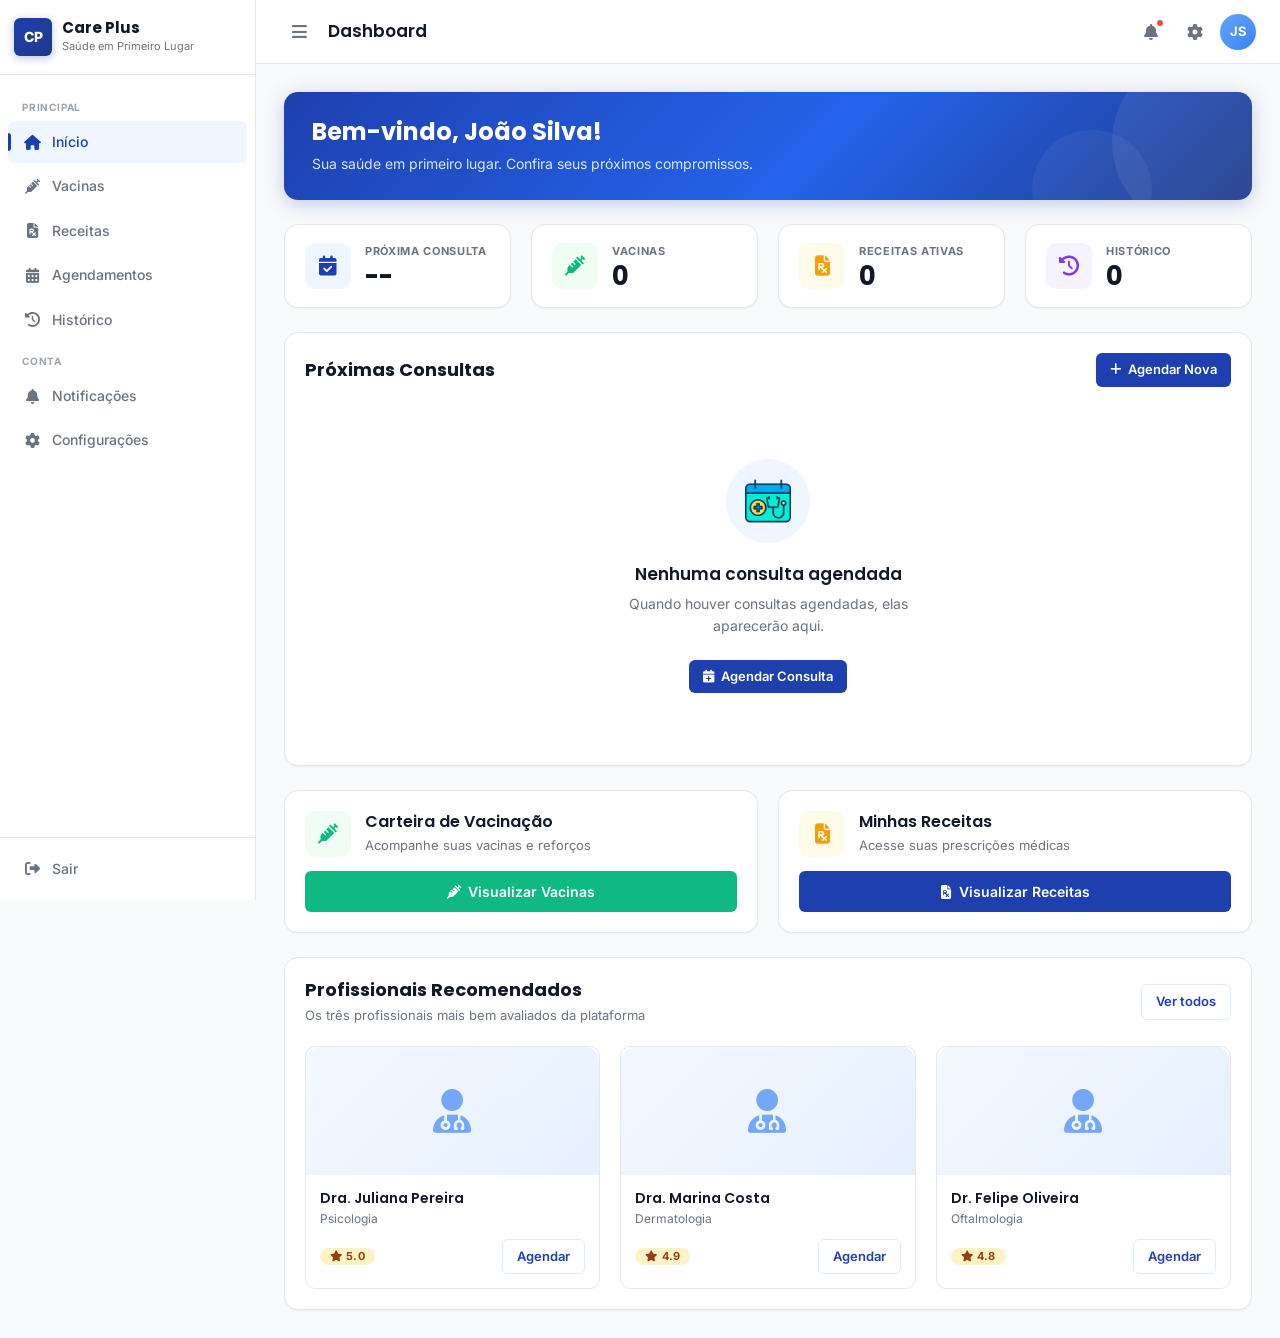
==== commit 0fb774b5: "feat: tela de agendamentos com listagem, novo agendamento e reagendamento - Cria Pages/agendamentos." ====
--- a/dashboard.html
+++ b/dashboard.html
@@ -40,9 +40,9 @@
         <i class="fas fa-file-prescription"></i>
         <span class="nav-item-label">Receitas</span>
       </a>
-      <a href="./Pages/profissionais.html" class="nav-item">
+      <a href="./Pages/agendamentos.html" class="nav-item">
         <i class="fas fa-calendar-alt"></i>
-        <span class="nav-item-label">Agendar</span>
+        <span class="nav-item-label">Agendamentos</span>
       </a>
       <a href="./Pages/historico.html" class="nav-item">
         <i class="fas fa-history"></i>
@@ -150,7 +150,7 @@
       <div class="card" style="margin-bottom:24px;">
         <div class="card-header-row">
           <h2>Próximas Consultas</h2>
-          <a href="./Pages/profissionais.html" class="btn-primary btn-sm">
+          <a href="./Pages/agendamentos.html" class="btn-primary btn-sm">
             <i class="fas fa-plus"></i>
             Agendar Nova
           </a>
@@ -162,7 +162,7 @@
           </div>
           <h4>Nenhuma consulta agendada</h4>
           <p>Quando houver consultas agendadas, elas aparecerão aqui.</p>
-          <a href="./Pages/profissionais.html" class="btn-primary btn-sm">
+          <a href="./Pages/agendamentos.html" class="btn-primary btn-sm">
             <i class="fas fa-calendar-plus"></i>
             Agendar Consulta
           </a>
@@ -215,7 +215,7 @@
             <h2>Profissionais Recomendados</h2>
             <p style="font-size:13px;color:var(--text-secondary);margin:4px 0 0;">Os três profissionais mais bem avaliados da plataforma</p>
           </div>
-          <a href="./Pages/profissionais.html" class="btn-outline btn-sm">Ver todos</a>
+          <a href="./Pages/agendamentos.html" class="btn-outline btn-sm">Ver todos</a>
         </div>
 
         <div class="grid grid-3">
@@ -230,7 +230,7 @@
               <p style="font-size:12px;color:var(--text-secondary);margin-bottom:10px;">Psicologia</p>
               <div style="display:flex;align-items:center;justify-content:space-between;gap:8px;">
                 <span class="badge badge-warning"><i class="fas fa-star"></i> 5.0</span>
-                <a href="./Pages/profissionais.html" class="btn-outline btn-sm">Agendar</a>
+                <a href="./Pages/agendamentos.html" class="btn-outline btn-sm">Agendar</a>
               </div>
             </div>
           </div>
@@ -245,7 +245,7 @@
               <p style="font-size:12px;color:var(--text-secondary);margin-bottom:10px;">Dermatologia</p>
               <div style="display:flex;align-items:center;justify-content:space-between;gap:8px;">
                 <span class="badge badge-warning"><i class="fas fa-star"></i> 4.9</span>
-                <a href="./Pages/profissionais.html" class="btn-outline btn-sm">Agendar</a>
+                <a href="./Pages/agendamentos.html" class="btn-outline btn-sm">Agendar</a>
               </div>
             </div>
           </div>
@@ -260,7 +260,7 @@
               <p style="font-size:12px;color:var(--text-secondary);margin-bottom:10px;">Oftalmologia</p>
               <div style="display:flex;align-items:center;justify-content:space-between;gap:8px;">
                 <span class="badge badge-warning"><i class="fas fa-star"></i> 4.8</span>
-                <a href="./Pages/profissionais.html" class="btn-outline btn-sm">Agendar</a>
+                <a href="./Pages/agendamentos.html" class="btn-outline btn-sm">Agendar</a>
               </div>
             </div>
           </div>
@@ -282,7 +282,7 @@
         <i class="fas fa-syringe"></i>
         <span>Vacinas</span>
       </a>
-      <a href="./Pages/profissionais.html" class="mobile-nav-item" data-page-link="profissionais">
+      <a href="./Pages/agendamentos.html" class="mobile-nav-item" data-page-link="agendamentos">
         <i class="fas fa-calendar-alt"></i>
         <span>Agendar</span>
       </a>
--- a/css/style.css
+++ b/css/style.css
@@ -833,6 +833,134 @@
 .mobile-nav-item.active i { transform: scale(1.1); }
 
 /* ===================================
+   MODAL
+   =================================== */
+
+.modal-backdrop {
+  position: fixed; inset: 0;
+  background: rgba(0, 0, 0, .5);
+  z-index: 2000;
+  display: flex; align-items: center; justify-content: center;
+  padding: 16px;
+  opacity: 0; visibility: hidden;
+  transition: opacity var(--ease), visibility var(--ease);
+  backdrop-filter: blur(3px);
+}
+.modal-backdrop.show { opacity: 1; visibility: visible; }
+
+.modal-box {
+  background: var(--white);
+  border-radius: var(--radius-lg);
+  width: 100%; max-width: 480px;
+  box-shadow: var(--shadow-lg);
+  transform: translateY(20px) scale(.97);
+  transition: transform var(--ease);
+  overflow: hidden;
+}
+.modal-backdrop.show .modal-box { transform: translateY(0) scale(1); }
+
+.modal-header {
+  padding: 20px 24px 16px;
+  border-bottom: 1px solid var(--border-color);
+  display: flex; align-items: flex-start;
+  justify-content: space-between; gap: 12px;
+}
+.modal-header h3 { font-size: 16px; font-weight: 700; margin: 0; }
+.modal-header p  { font-size: 13px; color: var(--text-secondary); margin: 3px 0 0; }
+
+.modal-close {
+  background: none; border: none; cursor: pointer;
+  width: 32px; height: 32px; border-radius: var(--radius-sm);
+  display: flex; align-items: center; justify-content: center;
+  color: var(--text-muted); font-size: 15px; flex-shrink: 0;
+  transition: all var(--ease-fast);
+}
+.modal-close:hover { background: var(--gray-100); color: var(--text-primary); }
+
+.modal-body {
+  padding: 20px 24px;
+  display: flex; flex-direction: column; gap: 16px;
+  overflow-y: auto; max-height: 65vh;
+}
+.modal-box-lg { max-width: 600px; }
+
+.modal-footer {
+  padding: 14px 24px;
+  border-top: 1px solid var(--border-color);
+  display: flex; gap: 10px; justify-content: flex-end;
+}
+
+.modal-info-box {
+  border-radius: var(--radius);
+  padding: 12px 16px;
+  display: flex; gap: 10px; align-items: center;
+}
+.modal-info-box .info-icon {
+  width: 34px; height: 34px; border-radius: 50%;
+  display: flex; align-items: center; justify-content: center;
+  font-size: 15px; flex-shrink: 0;
+}
+.modal-info-box .info-text-label {
+  font-size: 10px; font-weight: 700; text-transform: uppercase;
+  letter-spacing: .06em; margin-bottom: 2px;
+}
+.modal-info-box .info-text-value { font-size: 15px; font-weight: 700; color: var(--text-primary); }
+.modal-info-box .info-text-sub   { font-size: 12px; color: var(--text-secondary); margin-top: 1px; }
+
+@media (max-width: 640px) {
+  .modal-footer { flex-direction: column-reverse; }
+  .modal-footer .btn-primary,
+  .modal-footer .btn-outline { width: 100%; justify-content: center; }
+}
+
+/* ===================================
+   RECEITA MODAL
+   =================================== */
+
+.receita-section-title {
+  font-size: 10px; font-weight: 700; letter-spacing: .08em;
+  text-transform: uppercase; color: var(--text-muted);
+  margin-bottom: 12px;
+}
+
+.receita-info-grid {
+  display: grid; grid-template-columns: 1fr 1fr; gap: 12px;
+}
+@media (max-width: 480px) { .receita-info-grid { grid-template-columns: 1fr; } }
+
+.receita-info-item {}
+.receita-info-label { font-size: 11px; color: var(--text-muted); font-weight: 500; margin-bottom: 2px; }
+.receita-info-value { font-size: 13px; font-weight: 600; color: var(--text-primary); }
+
+.receita-item {
+  display: flex; gap: 14px; align-items: flex-start;
+  padding: 14px 16px;
+  border: 1px solid var(--border-color);
+  border-radius: var(--radius);
+  background: var(--white);
+}
+.receita-item + .receita-item { margin-top: 8px; }
+
+.receita-item-num {
+  width: 26px; height: 26px; border-radius: 50%; flex-shrink: 0;
+  background: var(--primary-50); color: var(--primary);
+  font-size: 12px; font-weight: 700;
+  display: flex; align-items: center; justify-content: center;
+  margin-top: 1px;
+}
+.receita-item-body { flex: 1; min-width: 0; }
+.receita-item-nome {
+  font-size: 14px; font-weight: 700; color: var(--text-primary);
+  margin-bottom: 3px;
+}
+.receita-item-posologia { font-size: 13px; color: var(--text-secondary); margin-bottom: 6px; line-height: 1.5; }
+.receita-item-obs {
+  font-size: 11px; color: var(--text-muted);
+  background: var(--gray-50); border-radius: var(--radius-sm);
+  padding: 5px 10px; display: inline-block; line-height: 1.5;
+}
+
+/* ===================================
    PROFISSIONAIS
    =================================== */
 
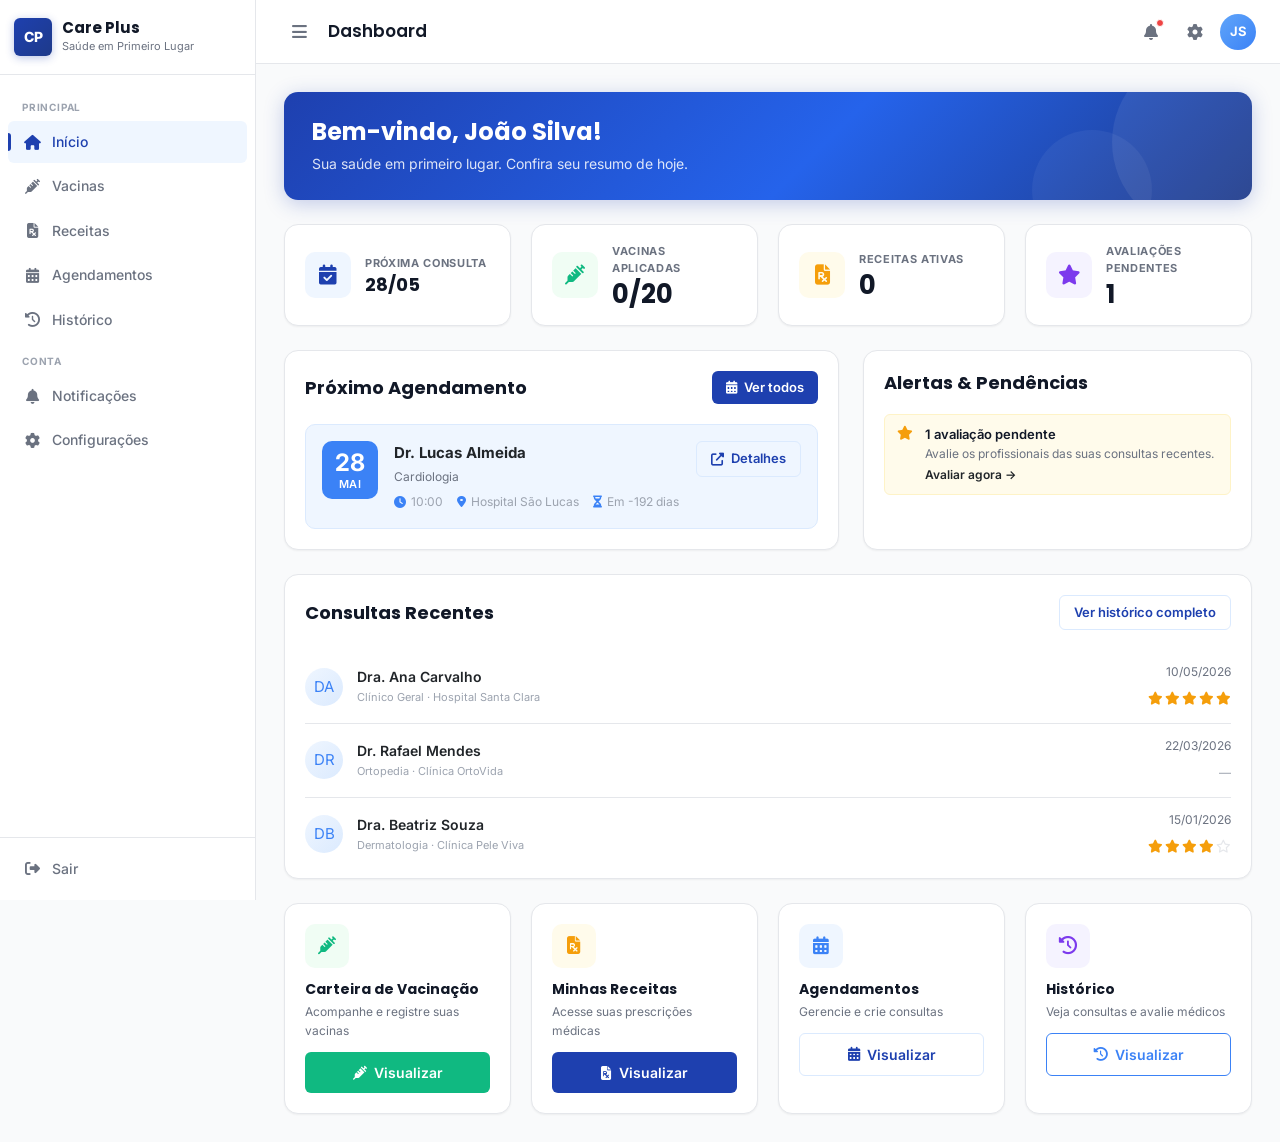
==== commit 52a1c43e: "Redesenho completo do dashboard com dados dinâmicos - Reescreve dashboard.html: stat-cards dinâmicos" ====
--- a/dashboard.html
+++ b/dashboard.html
@@ -98,11 +98,11 @@
       <!-- Welcome -->
       <div class="welcome-card">
         <h1>Bem-vindo, João Silva!</h1>
-        <p>Sua saúde em primeiro lugar. Confira seus próximos compromissos.</p>
-      </div>
-
-      <!-- Stats -->
-      <div class="grid grid-4 mb-4" style="margin-bottom:24px;">
+        <p id="dashWelcomeSub">Sua saúde em primeiro lugar. Confira seu resumo de hoje.</p>
+      </div>
+
+      <!-- Stat Cards -->
+      <div class="grid grid-4" style="margin-bottom:24px;">
 
         <div class="stat-card">
           <div class="stat-card-icon blue">
@@ -110,7 +110,7 @@
           </div>
           <div class="stat-card-info">
             <div class="stat-card-label">Próxima Consulta</div>
-            <div class="stat-card-value">--</div>
+            <div class="stat-card-value" id="dashStatProxima" style="font-size:18px;">—</div>
           </div>
         </div>
 
@@ -119,8 +119,8 @@
             <i class="fas fa-syringe"></i>
           </div>
           <div class="stat-card-info">
-            <div class="stat-card-label">Vacinas</div>
-            <div class="stat-card-value">0</div>
+            <div class="stat-card-label">Vacinas Aplicadas</div>
+            <div class="stat-card-value" id="dashStatVacinas">—</div>
           </div>
         </div>
 
@@ -130,142 +130,130 @@
           </div>
           <div class="stat-card-info">
             <div class="stat-card-label">Receitas Ativas</div>
-            <div class="stat-card-value">0</div>
+            <div class="stat-card-value" id="dashStatReceitas">—</div>
           </div>
         </div>
 
         <div class="stat-card">
           <div class="stat-card-icon purple">
-            <i class="fas fa-history"></i>
-          </div>
-          <div class="stat-card-info">
-            <div class="stat-card-label">Histórico</div>
-            <div class="stat-card-value">0</div>
-          </div>
-        </div>
-
-      </div>
-
-      <!-- Próximas Consultas -->
+            <i class="fas fa-star"></i>
+          </div>
+          <div class="stat-card-info">
+            <div class="stat-card-label">Avaliações Pendentes</div>
+            <div class="stat-card-value" id="dashStatPendentes">—</div>
+          </div>
+        </div>
+
+      </div>
+
+      <!-- Próximo Agendamento + Alertas -->
+      <div class="row g-4" style="margin-bottom:24px;">
+
+        <!-- Próximo Agendamento -->
+        <div class="col-12 col-lg-7">
+          <div class="card" style="height:100%;">
+            <div class="card-header-row">
+              <h2>Próximo Agendamento</h2>
+              <a href="./Pages/agendamentos.html" class="btn-primary btn-sm">
+                <i class="fas fa-calendar-alt"></i>
+                Ver todos
+              </a>
+            </div>
+            <div id="dashProximoAgendamento">
+              <!-- preenchido via JS -->
+            </div>
+          </div>
+        </div>
+
+        <!-- Alertas & Pendências -->
+        <div class="col-12 col-lg-5">
+          <div class="card" style="height:100%;">
+            <div class="card-header-row">
+              <h2>Alertas & Pendências</h2>
+              <span id="dashAlertasBadge" style="display:none;"></span>
+            </div>
+            <div id="dashAlertas" style="display:flex;flex-direction:column;gap:10px;">
+              <!-- preenchido via JS -->
+            </div>
+          </div>
+        </div>
+
+      </div>
+
+      <!-- Consultas Recentes -->
       <div class="card" style="margin-bottom:24px;">
         <div class="card-header-row">
-          <h2>Próximas Consultas</h2>
-          <a href="./Pages/agendamentos.html" class="btn-primary btn-sm">
-            <i class="fas fa-plus"></i>
-            Agendar Nova
-          </a>
-        </div>
-
-        <div class="empty-state">
-          <div class="empty-state-icon">
-            <img src="./images/date.png" alt="Consultas">
-          </div>
-          <h4>Nenhuma consulta agendada</h4>
-          <p>Quando houver consultas agendadas, elas aparecerão aqui.</p>
-          <a href="./Pages/agendamentos.html" class="btn-primary btn-sm">
-            <i class="fas fa-calendar-plus"></i>
-            Agendar Consulta
-          </a>
+          <h2>Consultas Recentes</h2>
+          <a href="./Pages/historico.html" class="btn-outline btn-sm">Ver histórico completo</a>
+        </div>
+        <div id="dashConsultasRecentes">
+          <!-- preenchido via JS -->
         </div>
       </div>
 
       <!-- Quick Actions -->
-      <div class="grid grid-2" style="margin-bottom:24px;">
+      <div class="grid grid-4">
 
         <!-- Vacinas -->
-        <div class="card">
-          <div style="display:flex;align-items:center;gap:14px;margin-bottom:14px;">
-            <div class="stat-card-icon green">
-              <i class="fas fa-syringe"></i>
-            </div>
-            <div>
-              <h3 style="font-size:16px;font-weight:600;margin:0 0 2px;">Carteira de Vacinação</h3>
-              <p style="font-size:13px;color:var(--text-secondary);margin:0;">Acompanhe suas vacinas e reforços</p>
-            </div>
+        <div class="card dash-quick-card">
+          <div class="dash-quick-icon green">
+            <i class="fas fa-syringe"></i>
+          </div>
+          <div class="dash-quick-info">
+            <h3>Carteira de Vacinação</h3>
+            <p>Acompanhe e registre suas vacinas</p>
           </div>
           <a href="./Pages/vacinas.html" class="btn-success btn-w100">
             <i class="fas fa-syringe"></i>
-            Visualizar Vacinas
+            Visualizar
           </a>
         </div>
 
         <!-- Receitas -->
-        <div class="card">
-          <div style="display:flex;align-items:center;gap:14px;margin-bottom:14px;">
-            <div class="stat-card-icon orange">
-              <i class="fas fa-file-prescription"></i>
-            </div>
-            <div>
-              <h3 style="font-size:16px;font-weight:600;margin:0 0 2px;">Minhas Receitas</h3>
-              <p style="font-size:13px;color:var(--text-secondary);margin:0;">Acesse suas prescrições médicas</p>
-            </div>
+        <div class="card dash-quick-card">
+          <div class="dash-quick-icon orange">
+            <i class="fas fa-file-prescription"></i>
+          </div>
+          <div class="dash-quick-info">
+            <h3>Minhas Receitas</h3>
+            <p>Acesse suas prescrições médicas</p>
           </div>
           <a href="./Pages/receitas.html" class="btn-primary btn-w100">
             <i class="fas fa-file-prescription"></i>
-            Visualizar Receitas
-          </a>
-        </div>
-
-      </div>
-
-      <!-- Profissionais Recomendados -->
-      <div class="card">
-        <div class="card-header-row">
-          <div>
-            <h2>Profissionais Recomendados</h2>
-            <p style="font-size:13px;color:var(--text-secondary);margin:4px 0 0;">Os três profissionais mais bem avaliados da plataforma</p>
-          </div>
-          <a href="./Pages/agendamentos.html" class="btn-outline btn-sm">Ver todos</a>
-        </div>
-
-        <div class="grid grid-3">
-
-          <!-- Card 1 -->
-          <div style="border:1px solid var(--border-color);border-radius:var(--radius);overflow:hidden;transition:box-shadow .15s ease;">
-            <div class="prof-card-avatar">
-              <i class="fas fa-user-md"></i>
-            </div>
-            <div style="padding:14px;">
-              <h3 style="font-size:14px;font-weight:600;margin-bottom:2px;">Dra. Juliana Pereira</h3>
-              <p style="font-size:12px;color:var(--text-secondary);margin-bottom:10px;">Psicologia</p>
-              <div style="display:flex;align-items:center;justify-content:space-between;gap:8px;">
-                <span class="badge badge-warning"><i class="fas fa-star"></i> 5.0</span>
-                <a href="./Pages/agendamentos.html" class="btn-outline btn-sm">Agendar</a>
-              </div>
-            </div>
-          </div>
-
-          <!-- Card 2 -->
-          <div style="border:1px solid var(--border-color);border-radius:var(--radius);overflow:hidden;transition:box-shadow .15s ease;">
-            <div class="prof-card-avatar">
-              <i class="fas fa-user-md"></i>
-            </div>
-            <div style="padding:14px;">
-              <h3 style="font-size:14px;font-weight:600;margin-bottom:2px;">Dra. Marina Costa</h3>
-              <p style="font-size:12px;color:var(--text-secondary);margin-bottom:10px;">Dermatologia</p>
-              <div style="display:flex;align-items:center;justify-content:space-between;gap:8px;">
-                <span class="badge badge-warning"><i class="fas fa-star"></i> 4.9</span>
-                <a href="./Pages/agendamentos.html" class="btn-outline btn-sm">Agendar</a>
-              </div>
-            </div>
-          </div>
-
-          <!-- Card 3 -->
-          <div style="border:1px solid var(--border-color);border-radius:var(--radius);overflow:hidden;transition:box-shadow .15s ease;">
-            <div class="prof-card-avatar">
-              <i class="fas fa-user-md"></i>
-            </div>
-            <div style="padding:14px;">
-              <h3 style="font-size:14px;font-weight:600;margin-bottom:2px;">Dr. Felipe Oliveira</h3>
-              <p style="font-size:12px;color:var(--text-secondary);margin-bottom:10px;">Oftalmologia</p>
-              <div style="display:flex;align-items:center;justify-content:space-between;gap:8px;">
-                <span class="badge badge-warning"><i class="fas fa-star"></i> 4.8</span>
-                <a href="./Pages/agendamentos.html" class="btn-outline btn-sm">Agendar</a>
-              </div>
-            </div>
-          </div>
-
-        </div>
+            Visualizar
+          </a>
+        </div>
+
+        <!-- Agendamentos -->
+        <div class="card dash-quick-card">
+          <div class="dash-quick-icon blue">
+            <i class="fas fa-calendar-alt"></i>
+          </div>
+          <div class="dash-quick-info">
+            <h3>Agendamentos</h3>
+            <p>Gerencie e crie consultas</p>
+          </div>
+          <a href="./Pages/agendamentos.html" class="btn-outline btn-w100">
+            <i class="fas fa-calendar-alt"></i>
+            Visualizar
+          </a>
+        </div>
+
+        <!-- Histórico -->
+        <div class="card dash-quick-card">
+          <div class="dash-quick-icon purple">
+            <i class="fas fa-history"></i>
+          </div>
+          <div class="dash-quick-info">
+            <h3>Histórico</h3>
+            <p>Veja consultas e avalie médicos</p>
+          </div>
+          <a href="./Pages/historico.html" class="btn-outline btn-w100" style="border-color:var(--primary-light);color:var(--primary-light);">
+            <i class="fas fa-history"></i>
+            Visualizar
+          </a>
+        </div>
+
       </div>
 
     </main>
--- a/css/style.css
+++ b/css/style.css
@@ -914,6 +914,33 @@
 }
 
 /* ===================================
+   AVALIAÇÃO — ESTRELAS
+   =================================== */
+
+.star-picker {
+  display: flex; gap: 4px;
+}
+.star-btn {
+  background: none; border: none; cursor: pointer;
+  padding: 4px 5px; font-size: 30px; line-height: 1;
+  color: var(--gray-200);
+  transition: color .1s ease, transform .12s ease;
+}
+.star-btn:hover  { transform: scale(1.15); }
+.star-btn.lit    { color: var(--warning); }
+
+.stars-display { display: inline-flex; gap: 2px; }
+.stars-display i { font-size: 13px; }
+.stars-display i.filled { color: var(--warning); }
+.stars-display i.empty  { color: var(--gray-200); }
+
+.rating-label {
+  font-size: 13px; font-weight: 600; color: var(--text-secondary);
+  margin-top: 4px; min-height: 18px; text-align: center;
+  transition: color .15s;
+}
+
+/* ===================================
    RECEITA MODAL
    =================================== */
 
@@ -971,6 +998,102 @@
   display: flex; align-items: center; justify-content: center;
   font-size: 44px; color: var(--primary-light); opacity: .7;
 }
+
+/* ===================================
+   DASHBOARD — Quick-action cards
+   =================================== */
+
+.dash-quick-card {
+  display: flex;
+  flex-direction: column;
+  gap: 12px;
+}
+
+.dash-quick-icon {
+  width: 44px; height: 44px;
+  border-radius: var(--radius);
+  display: flex; align-items: center; justify-content: center;
+  font-size: 18px; flex-shrink: 0;
+}
+.dash-quick-icon.green  { background: var(--success-50);  color: var(--success); }
+.dash-quick-icon.blue   { background: var(--primary-50);  color: var(--primary-light); }
+.dash-quick-icon.orange { background: var(--warning-50);  color: var(--warning); }
+.dash-quick-icon.purple { background: #f5f3ff;            color: #7c3aed; }
+
+.dash-quick-info h3 {
+  font-size: 14px; font-weight: 700;
+  margin: 0 0 3px; color: var(--text-primary);
+}
+.dash-quick-info p {
+  font-size: 12px; color: var(--text-secondary);
+  margin: 0;
+}
+
+/* Dashboard — próximo agendamento */
+.dash-appt-card {
+  display: flex; gap: 16px; align-items: flex-start;
+  padding: 16px;
+  border: 1.5px solid var(--primary-100);
+  border-radius: var(--radius);
+  background: var(--primary-50);
+}
+.dash-appt-date {
+  flex-shrink: 0;
+  width: 56px;
+  background: var(--primary-light);
+  border-radius: var(--radius);
+  color: #fff;
+  display: flex; flex-direction: column;
+  align-items: center; justify-content: center;
+  padding: 8px 6px;
+  line-height: 1.2;
+}
+.dash-appt-date-day   { font-size: 24px; font-weight: 700; }
+.dash-appt-date-month { font-size: 11px; font-weight: 600; text-transform: uppercase; letter-spacing: .04em; }
+.dash-appt-body { flex: 1; min-width: 0; }
+.dash-appt-name { font-size: 15px; font-weight: 700; margin-bottom: 2px; }
+.dash-appt-spec { font-size: 12px; color: var(--text-secondary); margin-bottom: 6px; }
+.dash-appt-meta { display: flex; gap: 14px; flex-wrap: wrap; }
+.dash-appt-meta span { font-size: 12px; color: var(--text-muted); display: flex; align-items: center; gap: 5px; }
+.dash-appt-meta i { color: var(--primary-light); }
+
+/* Dashboard — alert item */
+.dash-alert-item {
+  display: flex; gap: 12px; align-items: flex-start;
+  padding: 10px 12px;
+  border-radius: var(--radius-sm);
+  font-size: 13px; line-height: 1.4;
+}
+.dash-alert-item.warning { background: var(--warning-50); border: 1px solid var(--warning-100); }
+.dash-alert-item.danger  { background: var(--danger-50);  border: 1px solid var(--danger-100);  }
+.dash-alert-item.info    { background: var(--info-50);    border: 1px solid var(--info-100);     }
+.dash-alert-item.success { background: var(--success-50); border: 1px solid var(--success-100); }
+.dash-alert-icon { flex-shrink: 0; font-size: 14px; margin-top: 1px; }
+.dash-alert-item.warning .dash-alert-icon { color: var(--warning); }
+.dash-alert-item.danger  .dash-alert-icon { color: var(--danger);  }
+.dash-alert-item.info    .dash-alert-icon { color: var(--info);    }
+.dash-alert-item.success .dash-alert-icon { color: var(--success); }
+.dash-alert-text strong  { display: block; font-weight: 600; margin-bottom: 1px; color: var(--text-primary); }
+.dash-alert-text span    { color: var(--text-secondary); font-size: 12px; }
+
+/* Dashboard — consultas recentes */
+.dash-hist-item {
+  display: flex; align-items: center; gap: 14px;
+  padding: 12px 0;
+  border-bottom: 1px solid var(--border-color);
+}
+.dash-hist-item:last-child { border-bottom: none; padding-bottom: 0; }
+.dash-hist-avatar {
+  width: 38px; height: 38px; border-radius: 50%;
+  background: linear-gradient(135deg, var(--primary-50), var(--primary-100));
+  display: flex; align-items: center; justify-content: center;
+  font-size: 15px; color: var(--primary-light); flex-shrink: 0;
+}
+.dash-hist-body { flex: 1; min-width: 0; }
+.dash-hist-name { font-size: 14px; font-weight: 600; margin-bottom: 1px; }
+.dash-hist-sub  { font-size: 11px; color: var(--text-muted); }
+.dash-hist-right { text-align: right; flex-shrink: 0; }
+.dash-hist-date  { font-size: 12px; color: var(--text-secondary); margin-bottom: 4px; }
 
 /* ===================================
    RESPONSIVIDADE
